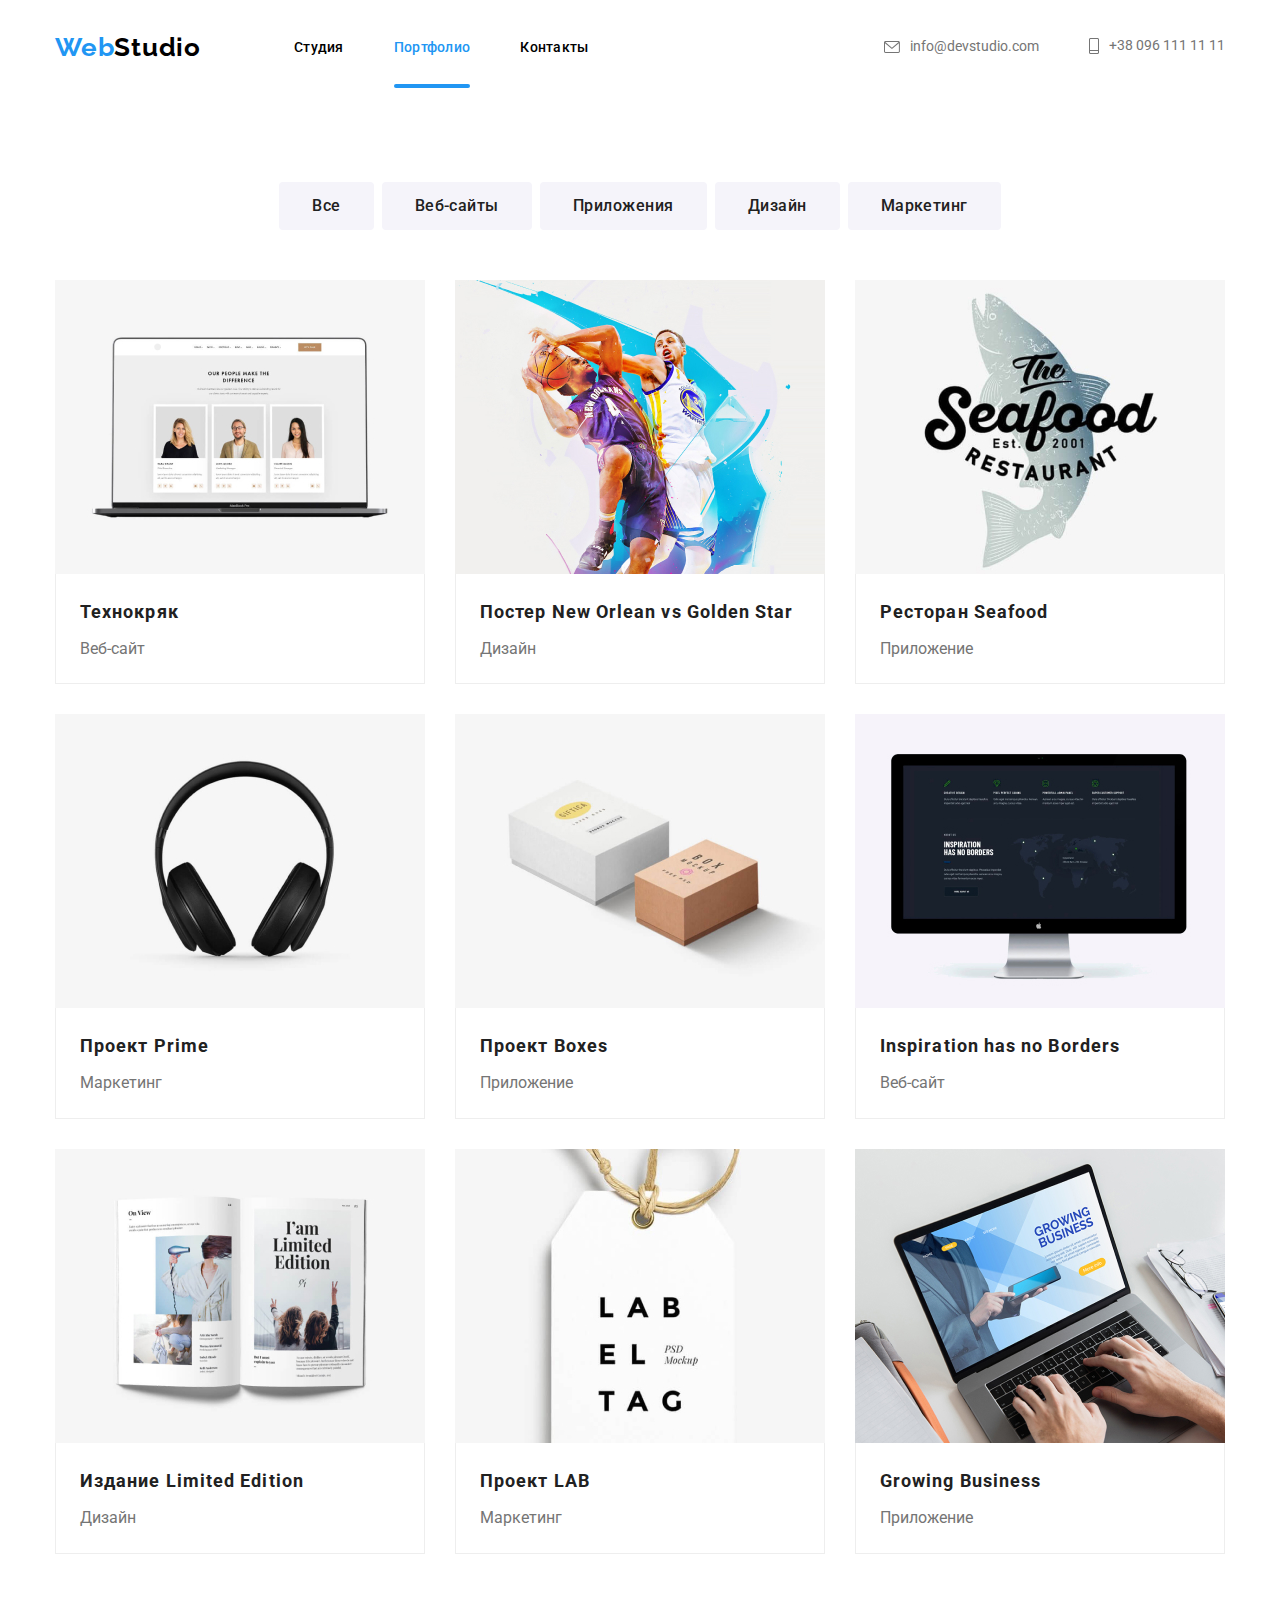
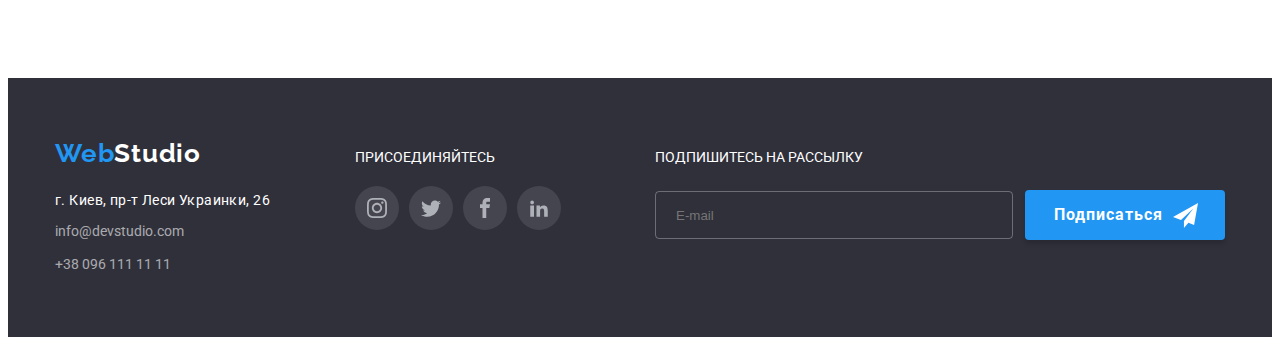
==== portfolio.html @ 4dbfa3af "Начало дз№8" ====
<!DOCTYPE html>
<html lang="ru">
  <head>
    <meta charset="UTF-8" />
    <meta name="viewport" content="width=device-width, initial-scale=1.0" />
    <title>Document</title>
    <link
      href="https://fonts.googleapis.com/css2?family=Raleway:wght@700&family=Roboto:wght@400;500;700;900&display=swap"
      rel="stylesheet"
    />
    <link rel="stylesheet" href="./css/main.min.css" />
  </head>

  <body>
    <!--Шапка сайта-->
    <header class="page-header">
      <div class="container flexbox">
        <nav class="main-nav">
          <a href="./index.html" class="logo"
            ><span class="logo-header">Web</span>Studio</a
          >

          <ul class="site-nav list">
            <li class="item">
              <a href="./index.html" class="link">Студия</a>
            </li>
            <li class="item">
              <a href="./portfolio.html" class="link current">Портфолио</a>
            </li>
            <li class="item"><a href="" class="link">Контакты</a></li>
          </ul>
        </nav>

        <ul class="site-info list">
          <li class="item">
            <a href="mailto:info@devstudio.com" class="link post">
              <svg class="icon-e-mail">
                <use href="./css/svg-icons/symbol-defs.svg#icon-post"></use>
              </svg>
              info@devstudio.com
            </a>
          </li>
          <li class="item">
            <a href="tel:+38-096-111-11-11" class="link telephon">
              <svg class="tel-number">
                <use href="./css/svg-icons/symbol-defs.svg#icon-telefon"></use>
              </svg>
              +38 096 111 11 11
            </a>
          </li>
        </ul>
      </div>
    </header>

    <!--Портфолио-->
    <section class="section">
      <div class="container">
        <h1 class="section-title hidden">Фильтр портфолио</h1>

        <!-- Кнопки -->

        <div class="section buttoms">
          <!-- <p class="section-title hidden">Виды работ</p> -->
          <ul class="list portfolio-nav">
            <li class="item">
              <button type="button" class="button link">Все</button>
            </li>
            <li class="item">
              <button type="button" class="button link">Веб-сайты</button>
            </li>
            <li class="item">
              <button type="button" class="button link">Приложения</button>
            </li>
            <li class="item">
              <button type="button" class="button link">Дизайн</button>
            </li>
            <li class="item">
              <button type="button" class="button link">Маркетинг</button>
            </li>
          </ul>
        </div>

        <!-- Portfolio -->
        <h2 class="section-title hidden">Портфолио</h2>

        <ul class="list flexbox portfol">
          <li class="item">
            <article class="portfolio-description">
              <a class="link text portfolio-hover" href="">
                <div class="product-thumb">
                  <img
                    src="./images/technocrack.jpg"
                    alt="Изображение сайта"
                    width="370"
                  />
                  <div class="description">
                    <p class="overlay-text">
                      Технокряк это современная площадка распространения
                      коронавируса. Компании используют эту платформу для
                      цифрового шпионажа и атак на защищённые сервера
                      конкурентов.
                    </p>
                  </div>
                </div>

                <div class="card-content">
                  <h3 class="section-links">Технокряк</h3>
                  <p class="text">Веб-сайт</p>
                </div>
              </a>
            </article>
          </li>

          <li class="item">
            <article class="portfolio-description">
              <a class="link text portfolio-hover" href="">
                <div class="product-thumb">
                  <img
                    src="./images/PosterNewOrlean.jpg"
                    alt="Игроки в баскетбол"
                    width="370"
                  />
                  <div class="description">
                    <p class="overlay-text">
                      Технокряк это современная площадка распространения
                      коронавируса. Компании используют эту платформу для
                      цифрового шпионажа и атак на защищённые сервера
                      конкурентов.
                    </p>
                  </div>
                </div>
                <div class="card-content">
                  <h3 class="section-links">
                    Постер New Orlean vs Golden Star
                  </h3>
                  <p class="text">Дизайн</p>
                </div>
              </a>
            </article>
          </li>

          <li class="item">
            <article class="portfolio-description">
              <a class="link text portfolio-hover" href="">
                <div class="product-thumb">
                  <img
                    src="./images/RestoranSeaFood.jpg"
                    alt="Логотип ресторана"
                    width="370"
                  />
                  <div class="description">
                    <p class="overlay-text">
                      Технокряк это современная площадка распространения
                      коронавируса. Компании используют эту платформу для
                      цифрового шпионажа и атак на защищённые сервера
                      конкурентов.
                    </p>
                  </div>
                </div>
                <div class="card-content">
                  <h3 class="section-links">Ресторан Seafood</h3>
                  <p class="text">Приложение</p>
                </div>
              </a>
            </article>
          </li>

          <li class="item">
            <article class="portfolio-description">
              <a class="link text portfolio-hover" href="">
                <div class="product-thumb">
                  <img
                    src="./images/ProjectPrime.jpg"
                    alt="Наушники"
                    width="370"
                  />
                  <div class="description">
                    <p class="overlay-text">
                      Технокряк это современная площадка распространения
                      коронавируса. Компании используют эту платформу для
                      цифрового шпионажа и атак на защищённые сервера
                      конкурентов.
                    </p>
                  </div>
                </div>
                <div class="card-content">
                  <h3 class="section-links">Проект Prime</h3>
                  <p class="text">Маркетинг</p>
                </div>
              </a>
            </article>
          </li>

          <li class="item">
            <article class="portfolio-description">
              <a class="link text portfolio-hover" href="">
                <div class="product-thumb">
                  <img
                    src="./images/ProjectBoxes.jpg"
                    alt="Коробки"
                    width="370"
                  />
                  <div class="description">
                    <p class="overlay-text">
                      Технокряк это современная площадка распространения
                      коронавируса. Компании используют эту платформу для
                      цифрового шпионажа и атак на защищённые сервера
                      конкурентов.
                    </p>
                  </div>
                </div>
                <div class="card-content">
                  <h3 class="section-links">Проект Boxes</h3>
                  <p class="text">Приложение</p>
                </div>
              </a>
            </article>
          </li>

          <li class="item">
            <article class="portfolio-description">
              <a class="link text portfolio-hover" href="">
                <div class="product-thumb">
                  <img
                    src="./images/IspirationHasNoBorders.jpg"
                    alt="Монитор"
                    width="370"
                  />
                  <div class="description">
                    <p class="overlay-text">
                      Технокряк это современная площадка распространения
                      коронавируса. Компании используют эту платформу для
                      цифрового шпионажа и атак на защищённые сервера
                      конкурентов.
                    </p>
                  </div>
                </div>
                <div class="card-content">
                  <h3 class="section-links">Inspiration has no Borders</h3>
                  <p class="text">Веб-сайт</p>
                </div>
              </a>
            </article>
          </li>

          <li class="item">
            <article class="portfolio-description">
              <a class="link text portfolio-hover" href="">
                <div class="product-thumb">
                  <img
                    src="./images/LimitedEdition.jpg"
                    alt="Журнал"
                    width="370"
                  />
                  <div class="description">
                    <p class="overlay-text">
                      Технокряк это современная площадка распространения
                      коронавируса. Компании используют эту платформу для
                      цифрового шпионажа и атак на защищённые сервера
                      конкурентов.
                    </p>
                  </div>
                </div>
                <div class="card-content">
                  <h3 class="section-links">Издание Limited Edition</h3>
                  <p class="text">Дизайн</p>
                </div>
              </a>
            </article>
          </li>

          <li class="item">
            <article class="portfolio-description">
              <a class="link text portfolio-hover" href="">
                <div class="product-thumb">
                  <img src="./images/ProjectLAB.jpg" alt="Ярлык" width="370" />
                  <div class="description">
                    <p class="overlay-text">
                      Технокряк это современная площадка распространения
                      коронавируса. Компании используют эту платформу для
                      цифрового шпионажа и атак на защищённые сервера
                      конкурентов.
                    </p>
                  </div>
                </div>
                <div class="card-content">
                  <h3 class="section-links">Проект LAB</h3>
                  <p class="text">Маркетинг</p>
                </div>
              </a>
            </article>
          </li>

          <li class="item">
            <article class="portfolio-description">
              <a class="link text portfolio-hover" href="">
                <div class="product-thumb">
                  <img
                    src="./images/GrowingBusiness.jpg"
                    alt="Человек за ноутбуком"
                    width="370"
                  />
                  <div class="description">
                    <p class="overlay-text">
                      Технокряк это современная площадка распространения
                      коронавируса. Компании используют эту платформу для
                      цифрового шпионажа и атак на защищённые сервера
                      конкурентов.
                    </p>
                  </div>
                </div>
                <div class="card-content">
                  <h3 class="section-links">Growing Business</h3>
                  <p class="text">Приложение</p>
                </div>
              </a>
            </article>
          </li>
        </ul>
      </div>
    </section>

    <!-- Футер -->
    <footer class="page-footer">
      <div class="container flexbox">
        <div class="footer-info">
          <a class="link footer-logo" href="./index.html"
            ><span class="logo-header">Web</span>Studio</a
          >

          <address class="footer-address">
            <p class="adres">г. Киев, пр-т Леси Украинки, 26</p>

            <ul class="adres-nav list">
              <li class="item">
                <a href="info@devstudio.com" class="link">info@devstudio.com</a>
              </li>
              <li class="item">
                <a href="tel:+38-096-111-11-11" class="link"
                  >+38 096 111 11 11</a
                >
              </li>
            </ul>
          </address>
        </div>

        <div class="footer-social">
          <p class="text">присоединяйтесь</p>
          <ul class="list flexbox social-list">
            <li class="item-social">
              <a href="" class="link" aria-label="instagram">
                <svg class="icon">
                  <use
                    href="./css/social-svg/symbol-defs.svg#icon-instagram"
                  ></use>
                </svg>
              </a>
            </li>

            <li class="item-social">
              <a href="" class="link" aria-label="instagram">
                <svg class="icon">
                  <use
                    href="./css/social-svg/symbol-defs.svg#icon-twitter"
                  ></use>
                </svg>
              </a>
            </li>

            <li class="item-social">
              <a href="" class="link" aria-label="instagram">
                <svg class="icon">
                  <use
                    href="./css/social-svg/symbol-defs.svg#icon-facebook"
                  ></use>
                </svg>
              </a>
            </li>
            <li class="item-social">
              <a href="" class="link" aria-label="instagram">
                <svg class="icon">
                  <use
                    href="./css/social-svg/symbol-defs.svg#icon-linkedin2"
                  ></use>
                </svg>
              </a>
            </li>
          </ul>
        </div>

        <div class="footer-sighning">
          <p class="text subscription">подпишитесь на рассылку</p>
          <div class="form-footer">
            <div class="form-window">
              <label for="mail" class="form-label-footer"></label>
              <input
                type="email"
                name="mail"
                id="mail"
                placeholder="E-mail"
                class="form-input-footer"
              />
            </div>

            <div class="form-button">
              <button type="button" class="sign-in-button">
                Подписаться
                <svg class="form-button-icon" width="24" height="24">
                  <use
                    href="./css/svg-icons/symbol-defs-vect.svg#icon-icon-send"
                  ></use>
                </svg>
              </button>
            </div>
          </div>
        </div>
      </div>
    </footer>

    <!-- модальное окно -->
    <div class="backdrop is-hidden" data-modal>
      <div class="modal">
        <form class="form js-speaker-form">
          <p class="modal-top">Oставьте свои данные, мы вам перезвоним</p>
          <div class="form-field">
            <label for="name" class="form-label">Имя</label>
            <input class="form-input" type="text" name="name" id="name" />
            <svg class="icon-modal" width="18" height="18">
              <use
                href="./css/svg-icons/symbol-defs-vect.svg#icon-person-black-18dp-1"
              ></use>
            </svg>
          </div>

          <div class="form-field">
            <label for="tel" class="form-label">Телефон</label>
            <input class="form-input" type="tel" name="tel" id="tel" />
            <svg class="icon-modal" width="18" height="18">
              <use
                href="./css/svg-icons/symbol-defs-vect.svg#icon-phone-black-18dp-1"
              ></use>
            </svg>
          </div>

          <div class="form-field">
            <label for="mail" class="form-label">Почта</label>
            <input class="form-input" type="email" name="mail" id="email" />
            <svg class="icon-modal" width="18" height="18">
              <use
                href="./css/svg-icons/symbol-defs-vect.svg#icon-email-black-18dp-1"
              ></use>
            </svg>
          </div>

          <div class="form-field">
            <label for="comment">Комментарий</label>
            <textarea
              class="modal-form-textarea form-input"
              name="comment"
              id="comment"
              rows="10"
              placeholder="Введите текст"
            ></textarea>
          </div>

          <div class="policy-style checkbox">
            <input type="checkbox" name="checkbox" id="policy" />
            <label class="form-label" for="policy"
              >Соглашаюсь с рассылкой и принимаю
              <a class="modal-link" href="">Условия договора</a>
              <span class="check-box"></span>
            </label>
          </div>

          <div class="mod-but">
            <button class="button-modal" type="submit">Отправить</button>
          </div>
        </form>
        <button class="button" data-modal-close>
          <svg class="icon" width="11" height="11">
            <use
              href="./css/svg-icons/symbol-defs-close.svg#icon-close-black-18dp-2-1"
            ></use>
          </svg>
        </button>
      </div>
    </div>

    <script src="./js/modal.js"></script>
  </body>
</html>
---- css/main.min.css ----
img{display:block;max-width:100%;height:auto}.list{padding:0;margin:0;list-style:none}.flexbox{display:flex}body{color:#757575;background-color:#fff;font-family:Roboto, sans-serif;font-size:14px;line-height:1.71}ul{list-style:none}*,::after,::before{box-sizing:border-box}.container{margin-left:auto;margin-right:auto;width:1200px;padding-left:15px;padding-right:15px}.main-nav{display:flex;align-items:center;margin-right:auto}.section{padding-top:94px;padding-bottom:94px}.logo{color:#000;font-family:Raleway, cursive;font-weight:700;font-size:26px;line-height:1.2;letter-spacing:0.03em;text-decoration:none}.logo-header{color:#2196f3}.logo{margin-right:93px}.footer-contacts .link{display:inline-block;color:rgba(255,255,255,0.6)}.footer-logo{color:#fff;font-family:Raleway, cursive;font-weight:700;font-size:26px;line-height:1.2;letter-spacing:0.03em;text-decoration:none}.logo-header{color:#2196f3}.button{color:#fff;background-color:#2196f3;font-weight:700;font-size:16px;line-height:1.8;text-align:center;letter-spacing:0.06em;text-decoration:none;border-radius:4px;padding:10px 32px;min-width:200;border:1px solid transparent}.button.link:hover,.button.link:focus,.button-modal.link:hover,.button-modal.link:focus{color:#fff;background-color:#2196f3}button{font-family:inherit}.button.link{color:#212121;background-color:#f5f4fa;font-weight:500;font-size:16px;line-height:1.6;text-align:center;letter-spacing:0.03em;cursor:pointer}.sign-in-button{height:50px;width:200px;display:flex;align-items:center;text-align:center;font-family:Roboto;font-style:normal;font-weight:bold;font-size:16px;line-height:1.9;letter-spacing:0.06em;color:#ffffff;background-color:#2196f3;padding-left:29px;box-shadow:0px 4px 4px rgba(0,0,0,0.15);border-radius:4px;border:none;cursor:pointer}.feature-list-workers>.item{flex-basis:calc((100% - 3 * 30px) / 4);border-radius:0px 0px 4px 4px;box-shadow:0px 1px 3px rgba(0,0,0,0.12),0px 1px 1px rgba(0,0,0,0.14),0px 2px 1px rgba(0,0,0,0.2);background-color:var(--main-bg-color)}.feature-list-workers .title{margin-top:30px;margin-bottom:10px;font-weight:500;font-size:16px;line-height:1.19;color:#212121}.feature-list-workers .text{margin-top:0;margin-bottom:16px;color:var(--second-text-color);font-size:16px;line-height:1.19}.social-list .link{display:flex;justify-content:center;align-items:center;width:44px;height:44px;border-radius:50%;background-color:rgba(255,255,255,0.1);fill:#afb1b8;transition:fill 250ms cubic-bezier(0.4, 0, 0.2, 1)}.social-list .icon{width:20px;height:20px}.social-list .link .icons{fill:#afb1b8;transition:background-color 250ms cubic-bezier(0.4, 0, 0.2, 1)}.social-list .link:hover .icon{fill:#fff}.social-list .link:hover{background-color:#2196f3}.item-social:not(:last-child){margin-right:10px}.feature-list-workers .social-list{margin-bottom:30px;justify-content:center}.footer-social .text{display:block;margin-bottom:20px;margin-top:0;line-height:1.14;text-transform:uppercase;color:#fff}.footer-social:not(:last-child){margin-right:70px}.footer-social{width:270px}.footer-social .link{background-color:rgba(255,255,255,0.1);transition-timing-function:cubic-bezier(0.4, 0, 0.2, 1)}.form-input{width:448px;height:40px;border:1px solid rgba(33,33,33,0.2);box-sizing:border-box;border-radius:4px;margin-bottom:14px;padding-left:42px;outline:none}.link{text-decoration:none;transition-duration:250ms}.portfol .item:hover{box-shadow:0px 1px 1px rgba(0,0,0,0.12),0px 4px 4px rgba(0,0,0,0.06),1px 4px 6px rgba(0,0,0,0.16)}.adres-nav .link:hover{fill:#2196f3}.page-footer .flexbox{align-items:baseline}.footer-address .adres{color:#fff;font-weight:normal;font-size:14px;line-height:21px;letter-spacing:0.03em;font-style:normal}.adres-nav .link{color:rgba(255,255,255,0.6);text-decoration:none;font-style:normal}.adres-nav .item{margin-top:9px}.hidden{display:none}.footer-address{margin-top:20px;font-style:normal}.footer-info{width:270px;margin-right:70px}.footer-address .link{display:inline-block}.footer-address .text{margin:0}.footer-address .adres{margin:0}.site-info .item{margin-right:50px}.site-info{display:flex;align-items:center}.post{display:inline-flex;align-items:center}.icon-e-mail{width:16px;height:12px;fill:#757575;margin-right:10px}.site-info .post:hover .icon-e-mail{fill:#2196f3}.telephon{display:inline-flex;align-items:center}.tel-number{width:10px;height:16px;fill:#757575;margin-right:10px}.site-info .telephon:hover .tel-number{fill:#2196f3}.site-nav .link:hover,.site-nav .link:focus,.site-info .link:hover,.site-info .link:focus,.adres-nav .link:hover,.adres-nav .link:focus{color:#2196f3}.team{padding-top:93px;padding-bottom:94px}.section-title{color:#000;font-weight:700;font-size:36px;line-height:1.17;text-align:center;letter-spacing:0.03em;margin-bottom:50px;margin-top:0}.section-links{color:#000;font-weight:700;font-size:18px;line-height:2;letter-spacing:0.06em}.work{font-style:normal;font-weight:normal;font-size:16px;line-height:1.88;letter-spacing:0.03em}.content-box .work-photo{flex-basis:calc((100% - 3 * 30px) / 3);margin-right:30px}.our-work{margin-bottom:50px}.content-box .work-photo:not(:last-child){margin-right:30px}.site-nav{display:flex}.site-nav .link{color:#000;font-style:400;font-weight:500;font-size:14px;line-height:1.14;letter-spacing:0.02em;text-decoration:none;display:block;padding-top:32px;padding-bottom:32px;position:relative}.site-info .link{color:#757575;text-decoration:none}.site-nav{display:flex}.site-nav .item{margin-right:50px}.site-nav .item:last-child{margin-right:0px}.site-nav .link.current{color:#2196f3}.site-info .list{padding:0;margin:0;list-style:none}.site-info .item:last-child{margin-left:0px;margin-right:0}.site-nav .current::after{position:absolute;bottom:0;left:0;content:"";width:100%;height:4px;background-color:#2196f3;border-radius:2px}.site-nav .current:hover::before{display:block}.hero{text-align:center;display:flex;flex-direction:column;align-items:center;justify-content:center;text-transform:uppercase}.hero-bg .hero{background-image:linear-gradient(to right, rgba(47,48,58,0.4), rgba(47,48,58,0.4)),url(../css/css-images/Img-hover.jpg);background-repeat:no-repeat;background-position:center;height:600px;max-width:1600px;margin-right:auto;margin-left:auto}.hero-title{color:#fff;font-style:400;font-weight:900;font-size:44px;line-height:1.36;text-align:center;letter-spacing:0.06em;margin-top:0;margin-bottom:30px}.feature-list .title{color:#000;font-weight:700;font-size:14px;line-height:1.14;letter-spacing:0.03em}.feature-list .link{color:#757575}.feature-list .text{font-size:14px;line-height:1.7;letter-spacing:0.03em}.section.feature{padding-top:94px;padding-bottom:0}.feature-list .item{flex-basis:calc((100% - 3 * 30px) / 4)}.feature-list .title{margin-top:30px;margin-bottom:10px}.feature-list .item:not(:last-child){margin-right:30px}.section.team{text-align:center}.team{background-color:#f5f4fa}.portfolio-nav{display:flex;justify-content:center;margin-bottom:50px}.buttoms{margin-bottom:50px}.section.buttoms{padding-top:0;padding-bottom:0}.portfol{display:flex;flex-wrap:wrap}.portfol-link{padding:0;margin:0;list-style:none}.portfol .item{flex-basis:calc((100% - 2 * 30px) / 3);margin-right:30px;margin-bottom:30px}.card-content{padding:20px 24px;border-right:1px solid #eeeeee;border-bottom:1px solid #eeeeee;border-left:1px solid #eeeeee}.portfol .item:nth-child(3n){margin-right:0}.portfolio-nav .item:not(:last-child){margin-right:8px}.portfol .text{margin:0;color:var(--second-text-color);font-size:16px;line-height:1.87}.portfol .section-links{margin-top:0;margin-bottom:4px;color:#212121;font-size:18px;line-height:2;letter-spacing:0.06em}.work-actions{font-family:Roboto;font-style:normal;font-weight:bold;font-size:14px;line-height:16px;text-align:center;letter-spacing:0.03em;text-transform:uppercase;color:#ffffff;position:absolute;width:370px;padding:27px;background-image:linear-gradient(to right, rgba(47,48,58,0.8), rgba(47,48,58,0.8))}.work-style{margin:0}.product{position:relative;width:370px}.work-actions{position:absolute;right:0;bottom:0}.product-thumb{position:relative;overflow:hidden}.description{position:absolute;top:0;left:0;font-size:18px;line-height:28px;letter-spacing:0.03em;color:#ffffff;width:100%;height:100%;background-color:rgba(33,150,243,0.9);padding-top:63px;padding-bottom:63px;padding-left:24px;padding-right:24px;opacity:0;transform:translateY(100%);transition:transform 250ms cubic-bezier(0.4, 0, 0.2, 1)}.portfol .link:hover .description,.portfol .link:focus .description{transform:translateY(0)}.portfolio-hover:hover .description{opacity:1;transition:250ms}.portfolio-hover .product-thumb::before{position:absolute;content:"";opacity:0}.item.description::before{display:block;content:"";height:120px;background-size:70px;background-repeat:no-repeat;background-position:center;background-color:#f5f4fa}.clients-list .link{display:flex;justify-content:center;align-items:center;height:90px;border:1px solid #afb1b8;border-radius:4px}.clients-list .link:hover,.clients-list .link:focus{border-color:#2196f3;--color1: #2196f3;--color2: #2196f3;transition-duration:250ms}.feature-list .item:not(:last-child),.examples-list .item:not(:last-child),.team .item:not(:last-child),.clients-list .item:not(:last-child){margin-right:30px}.clients-list .item{flex-basis:calc((100% - 5 * 30px) / 6)}.icon-antenna::before{background-image:url(../css/svg-icons/antenna.svg)}.icon-clock::before{background-image:url(../css/svg-icons/clock.svg)}.icon-diagram::before{background-image:url(../css/svg-icons/diagram.svg)}.icon-astronaut::before{background-image:url(../css/svg-icons/astronaut.svg)}.backdrop{position:fixed;top:0;left:0;width:100%;height:100%;background-color:rgba(0,0,0,0.2);transition:opacity 0.25s cubic-bezier(0.4, 0, 0.2, 1)}.modal{position:absolute;top:50%;left:50%;transform:translate(-50%, -50%);min-height:528px;min-width:581px;background-color:#ffffff;box-shadow:0px 1px 3px rgba(0,0,0,0.12),0px 1px 1px rgba(0,0,0,0.14),0px 2px 1px rgba(0,0,0,0.2);border-radius:4px;transform:translate(-50%, -50%) scale(1);transition:transform 250ms cubic-bezier(0.4, 0, 0.2, 1)}.modal .button{position:absolute;top:8px;right:8px;padding:0;width:30px;height:30px;border:1px solid rgba(0,0,0,0.1);border-radius:50%;background-color:var(--main-bg-color);cursor:pointer}.button .icon{margin-top:5px}.modal .button:focus,.modal .button:hover{fill:#2196f3}.backdrop.is-hidden{opacity:0;pointer-events:none}.description .overlay-text{margin:0;font-size:18px;line-height:1.56;color:#fff}.modal .modal-top{height:23px;left:576px;top:261px;font-family:Roboto;font-family:Roboto;font-style:normal;font-weight:bold;font-size:20px;line-height:23px;text-align:center;color:#212121;margin-bottom:12px;margin-top:40px;margin-right:auto}textarea{resize:none}.modal-form-textarea{height:120px;border:1px solid rgba(33,33,33,0.2);box-sizing:border-box;border-radius:4px;resize:none;margin-bottom:20px;padding:12px 16px}.form{width:448px;margin-left:auto;margin-right:auto}.form-field{outline:1px solid #212121 20%;margin-bottom:10px;display:flex;flex-direction:column;position:relative}.form-field input{margin:0;padding:12px;padding-left:42px;border:1px solid rgba(33,33,33,0.2);box-sizing:border-box;border-radius:4px}.form-field label{margin-bottom:4px}.form-field input::placeholder{color:#757575 50%}.form-field textarea{border:1px solid rgba(33,33,33,0.2);box-sizing:border-box;border-radius:4px;padding:16px}.form-field .button{display:flex;box-shadow:0px 4px 4px rgba(0,0,0,0.15)}.form-button-icon{height:35px;width:35px;padding-left:10px;fill:#ffffff}.checkbox{position:absolute;clip:rect(0 0 0 0);width:1px;height:1px;margin:-1px}.check-box{position:absolute;margin-left:-23px;width:16px;height:15px;background-image:url(../css/svg-icons/check-ram.svg)}.checkbox:checked+.check-box{background-color:#2196f3;background-image:url(../css/svg-icons/icon-check.svg);border-radius:2px}.form-label{align-items:center;display:flex}.policy-style label{font-size:14px;line-height:24px;letter-spacing:0.03em;color:#757575;margin-left:35px}.policy-style{display:flex;align-items:center;margin-bottom:30px}.modal-link{color:#2196f3;border-bottom:1px solid #2196f3;display:inline-block;line-height:0.85;margin-left:4px}.button-modal{color:#fff;background-color:#2196f3;font-weight:700;font-size:16px;line-height:1.8;text-align:center;letter-spacing:0.06em;text-decoration:none;border-radius:4px;padding:10px 32px;min-width:200;border:1px solid transparent;margin-bottom:40px;cursor:pointer}.modal .mod-but{text-align:center}.icon-modal{position:absolute;top:27px;left:14px;height:18px;width:18px;display:inline-block;transform:translateY(50%)}.form-input:focus+.icon-modal{color:#2196f3}.form-input:focus{border-color:#2196f3}.modal-form-textarea:focus{border-color:#2196f3}.page-footer{background-color:#2f303a;padding-top:60px;padding-bottom:60px}.footer-sighning{display:block}.subscription{text-transform:uppercase;color:#fff;margin-bottom:20px;margin-top:0}.form-footer{display:flex;flex-direction:row;justify-content:center;align-items:baseline}.form-label-footer{margin-bottom:4px;font-family:Roboto;font-style:normal;font-weight:normal;font-size:12px;line-height:14px;letter-spacing:0.01em;color:#757575}.form-input-footer{height:48px;width:358px;border:1px solid rgba(255,255,255,0.3);border-radius:4px;padding:0 20px;background-color:transparent;color:rgba(255,255,255,0.6)}.form-button-icon{height:35px;width:35px;padding-left:10px;fill:var(--primary-white-color)}.form-window{padding-right:12px}
/*# sourceMappingURL=main.min.css.map */
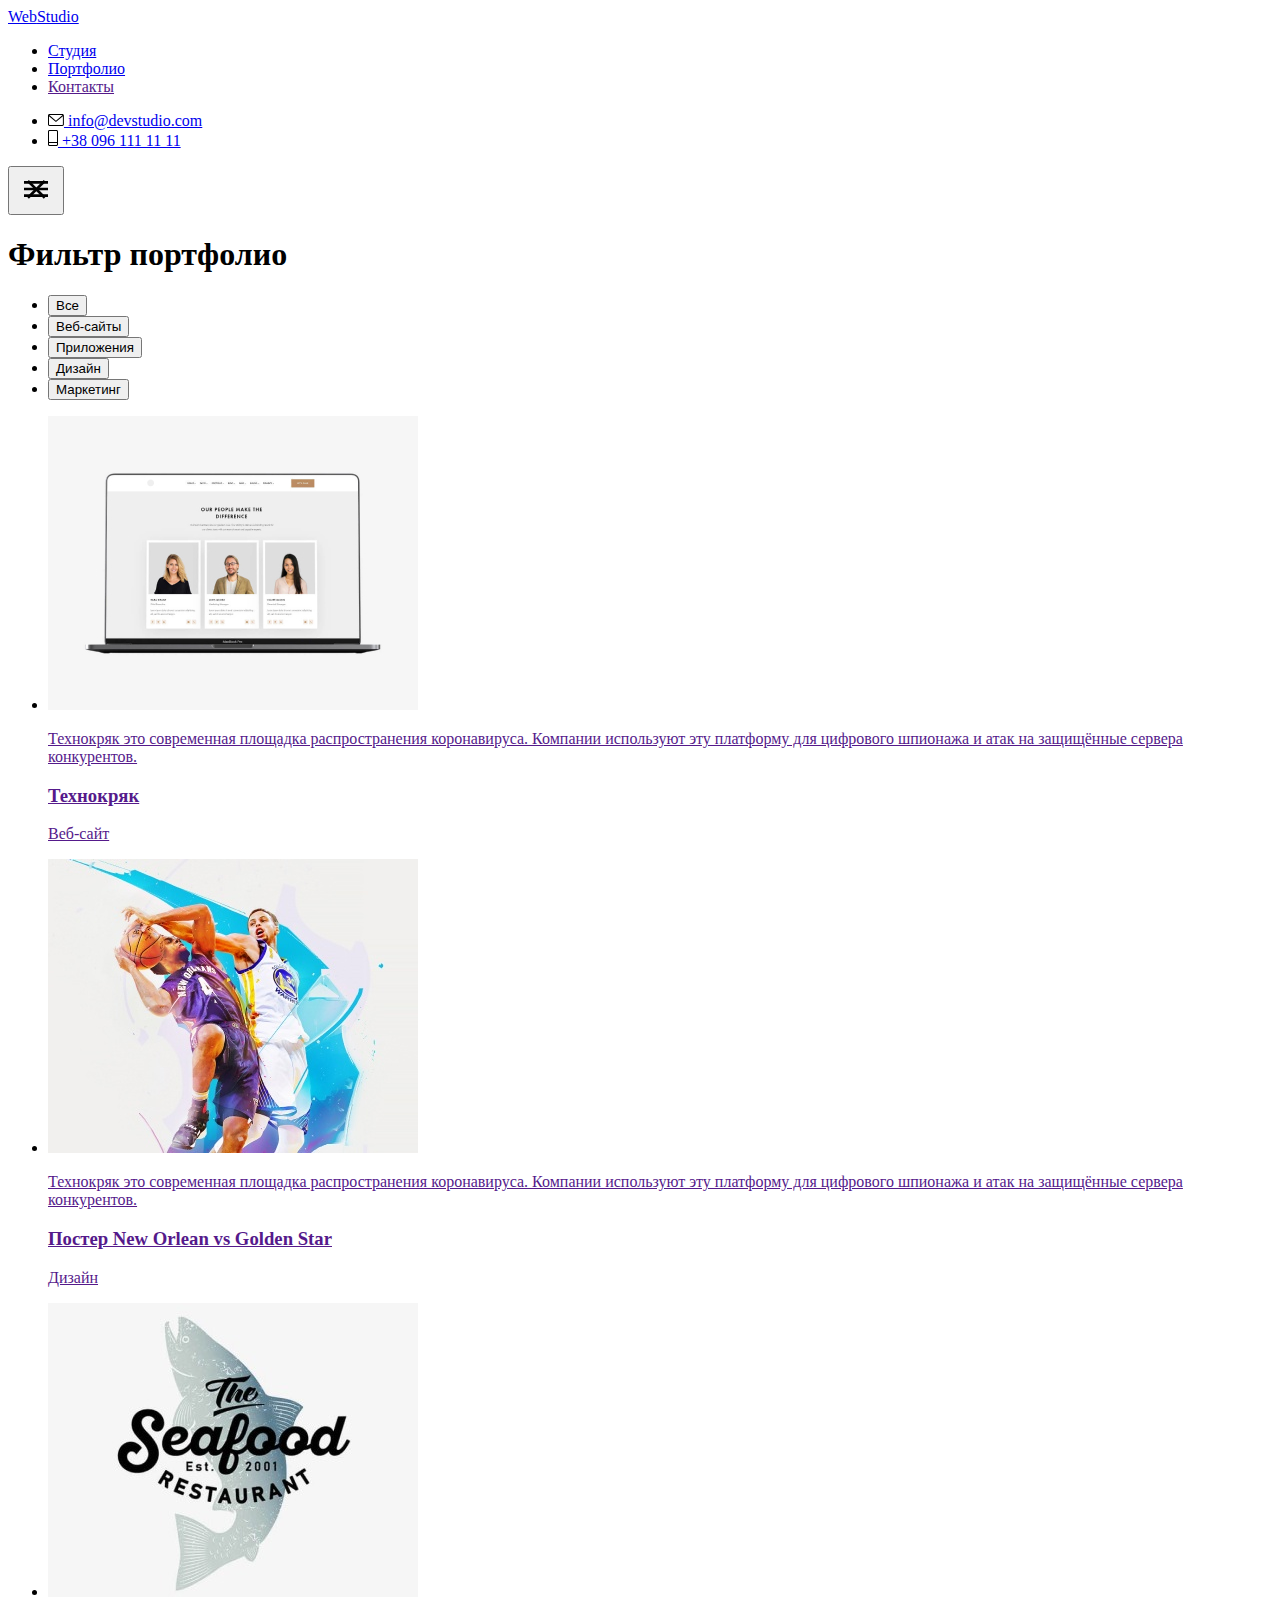
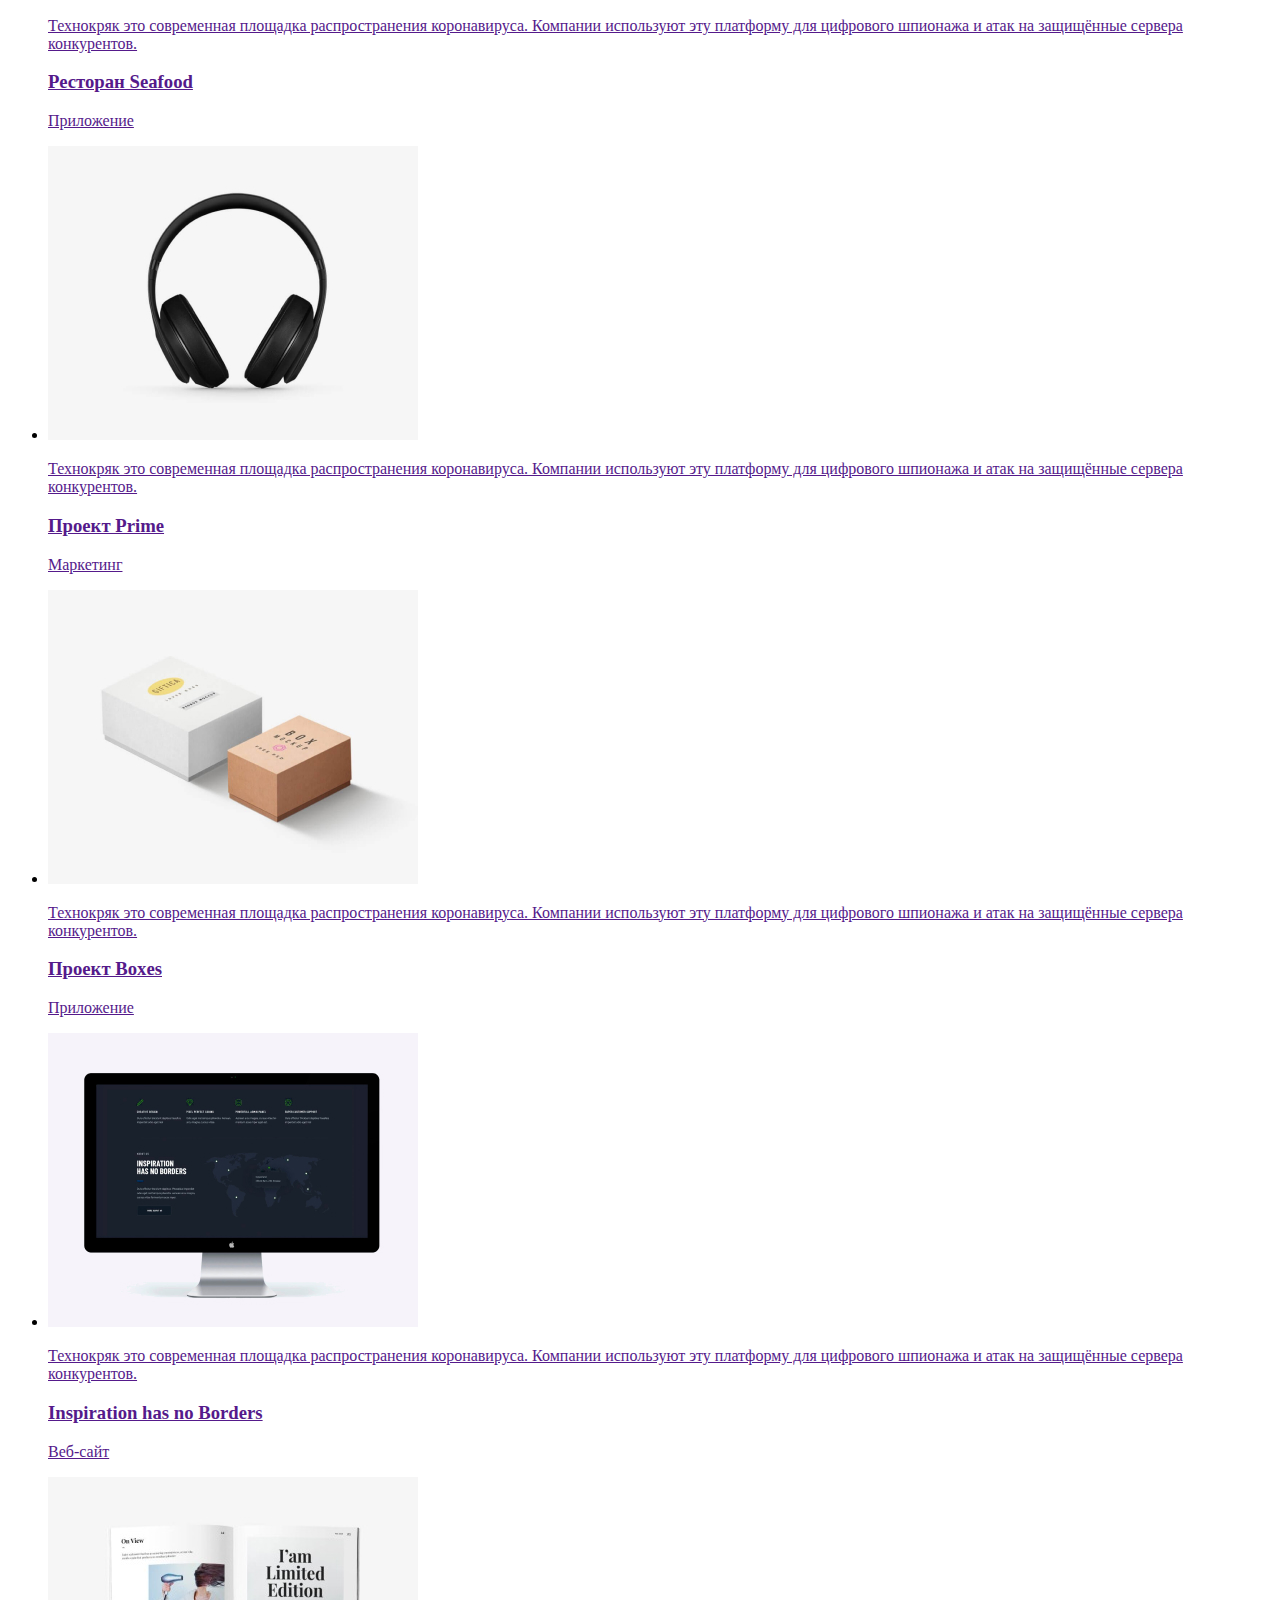
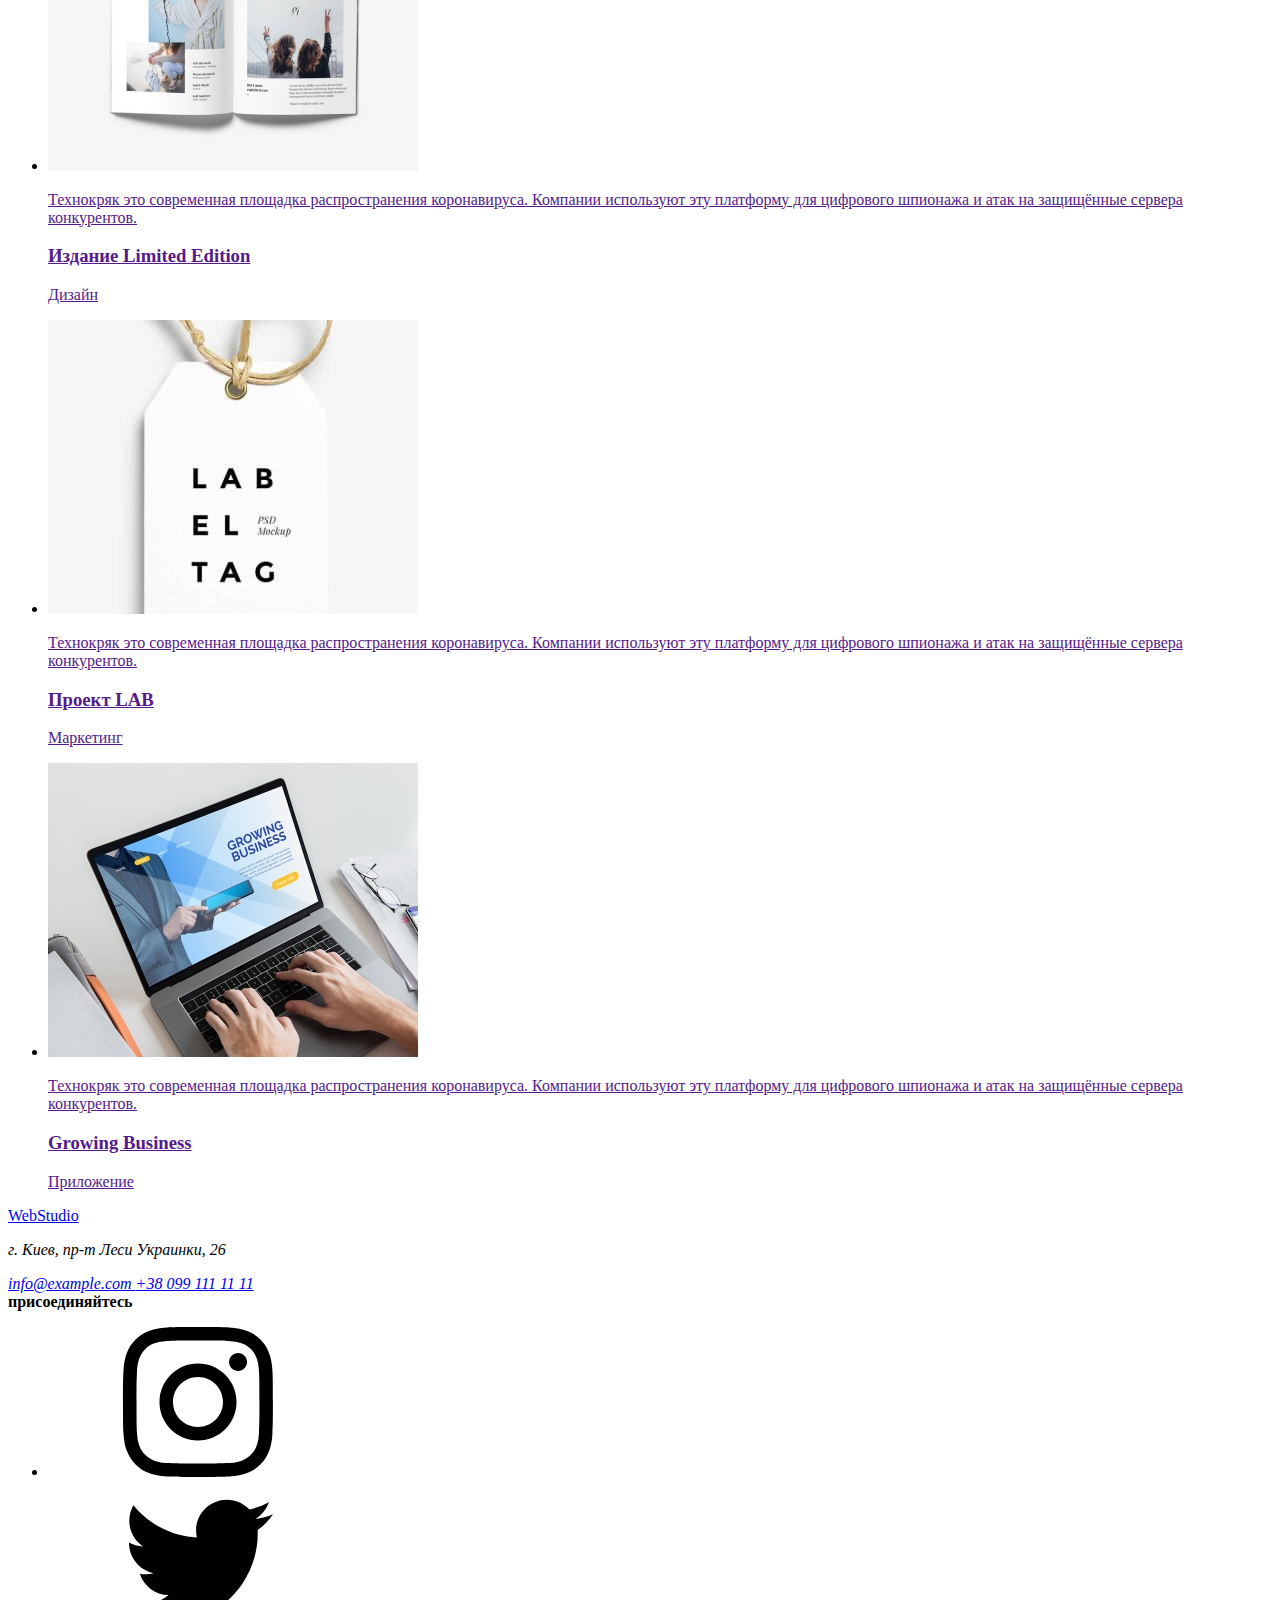
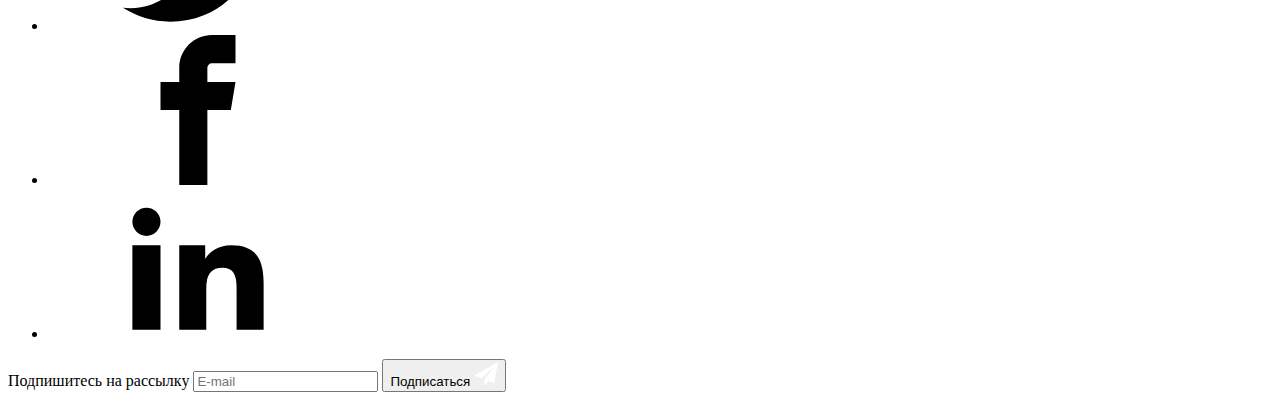
==== commit e651dc54: "portfolio - BEM, adaptive pictures" ====
--- a/portfolio.html
+++ b/portfolio.html
@@ -1,491 +1,670 @@
 <!DOCTYPE html>
-<html lang="ru">
+<html lang="en">
   <head>
     <meta charset="UTF-8" />
     <meta name="viewport" content="width=device-width, initial-scale=1.0" />
-    <title>Document</title>
+    <title>Портфолио</title>
     <link
       href="https://fonts.googleapis.com/css2?family=Raleway:wght@700&family=Roboto:wght@400;500;700;900&display=swap"
       rel="stylesheet"
     />
-    <link rel="stylesheet" href="./css/main.min.css" />
+    <link rel="stylesheet" href="./css/portfolio.min.css" />
   </head>
 
   <body>
     <!--Шапка сайта-->
-    <header class="page-header">
-      <div class="container flexbox">
-        <nav class="main-nav">
-          <a href="./index.html" class="logo"
-            ><span class="logo-header">Web</span>Studio</a
-          >
-
-          <ul class="site-nav list">
-            <li class="item">
-              <a href="./index.html" class="link">Студия</a>
-            </li>
-            <li class="item">
-              <a href="./portfolio.html" class="link current">Портфолио</a>
-            </li>
-            <li class="item"><a href="" class="link">Контакты</a></li>
-          </ul>
-        </nav>
-
-        <ul class="site-info list">
-          <li class="item">
-            <a href="mailto:info@devstudio.com" class="link post">
-              <svg class="icon-e-mail">
-                <use href="./css/svg-icons/symbol-defs.svg#icon-post"></use>
-              </svg>
-              info@devstudio.com
-            </a>
-          </li>
-          <li class="item">
-            <a href="tel:+38-096-111-11-11" class="link telephon">
-              <svg class="tel-number">
-                <use href="./css/svg-icons/symbol-defs.svg#icon-telefon"></use>
-              </svg>
-              +38 096 111 11 11
-            </a>
-          </li>
-        </ul>
-      </div>
-    </header>
-
-    <!--Портфолио-->
-    <section class="section">
-      <div class="container">
-        <h1 class="section-title hidden">Фильтр портфолио</h1>
-
-        <!-- Кнопки -->
-
-        <div class="section buttoms">
-          <!-- <p class="section-title hidden">Виды работ</p> -->
-          <ul class="list portfolio-nav">
-            <li class="item">
-              <button type="button" class="button link">Все</button>
-            </li>
-            <li class="item">
-              <button type="button" class="button link">Веб-сайты</button>
-            </li>
-            <li class="item">
-              <button type="button" class="button link">Приложения</button>
-            </li>
-            <li class="item">
-              <button type="button" class="button link">Дизайн</button>
-            </li>
-            <li class="item">
-              <button type="button" class="button link">Маркетинг</button>
+    <header class="header">
+      <div class="container flex flex--header">
+        <a class="link logo logo--black" href="./index.html">
+          <span class="logo--accent">Web</span>Studio
+        </a>
+        <div class="menu-container" id="menu-container" data-menu>
+          <nav>
+            <ul class="list header-nav">
+              <li class="header-nav__item">
+                <a href="./index.html" class="link header-nav__link">Студия</a>
+              </li>
+              <li class="header-nav__item">
+                <a
+                  href="./portfolio.html"
+                  class="link header-nav__link header-nav__link--accent"
+                  >Портфолио</a
+                >
+              </li>
+
+              <li class="header-nav__item">
+                <a href="" class="link header-nav__link">Контакты</a>
+              </li>
+            </ul>
+          </nav>
+
+          <ul class="list header-contacts">
+            <li class="header-contacts__item">
+              <a
+                href="mailto:info@devstudio.com"
+                class="link header-contacts__link"
+              >
+                <svg class="header-contacts__icon" width="16" height="12">
+                  <use href="./css/svg-icons/symbol-defs.svg#icon-post"></use>
+                </svg>
+                info@devstudio.com
+              </a>
+            </li>
+
+            <li class="header-contacts__item">
+              <a
+                href="tel:+38-096-111-11-11"
+                class="link header-contacts__link"
+              >
+                <svg class="header-contacts__icon" width="10" height="16">
+                  <use
+                    href="./css/svg-icons/symbol-defs.svg#icon-telefon"
+                  ></use>
+                </svg>
+                +38 096 111 11 11
+              </a>
             </li>
           </ul>
         </div>
-
-        <!-- Portfolio -->
-        <h2 class="section-title hidden">Портфолио</h2>
-
-        <ul class="list flexbox portfol">
-          <li class="item">
-            <article class="portfolio-description">
-              <a class="link text portfolio-hover" href="">
-                <div class="product-thumb">
-                  <img
-                    src="./images/technocrack.jpg"
-                    alt="Изображение сайта"
-                    width="370"
-                  />
-                  <div class="description">
-                    <p class="overlay-text">
-                      Технокряк это современная площадка распространения
-                      коронавируса. Компании используют эту платформу для
-                      цифрового шпионажа и атак на защищённые сервера
-                      конкурентов.
-                    </p>
-                  </div>
-                </div>
-
-                <div class="card-content">
-                  <h3 class="section-links">Технокряк</h3>
-                  <p class="text">Веб-сайт</p>
-                </div>
-              </a>
-            </article>
-          </li>
-
-          <li class="item">
-            <article class="portfolio-description">
-              <a class="link text portfolio-hover" href="">
-                <div class="product-thumb">
-                  <img
-                    src="./images/PosterNewOrlean.jpg"
-                    alt="Игроки в баскетбол"
-                    width="370"
-                  />
-                  <div class="description">
-                    <p class="overlay-text">
-                      Технокряк это современная площадка распространения
-                      коронавируса. Компании используют эту платформу для
-                      цифрового шпионажа и атак на защищённые сервера
-                      конкурентов.
-                    </p>
-                  </div>
-                </div>
-                <div class="card-content">
-                  <h3 class="section-links">
-                    Постер New Orlean vs Golden Star
-                  </h3>
-                  <p class="text">Дизайн</p>
-                </div>
-              </a>
-            </article>
-          </li>
-
-          <li class="item">
-            <article class="portfolio-description">
-              <a class="link text portfolio-hover" href="">
-                <div class="product-thumb">
-                  <img
-                    src="./images/RestoranSeaFood.jpg"
-                    alt="Логотип ресторана"
-                    width="370"
-                  />
-                  <div class="description">
-                    <p class="overlay-text">
-                      Технокряк это современная площадка распространения
-                      коронавируса. Компании используют эту платформу для
-                      цифрового шпионажа и атак на защищённые сервера
-                      конкурентов.
-                    </p>
-                  </div>
-                </div>
-                <div class="card-content">
-                  <h3 class="section-links">Ресторан Seafood</h3>
-                  <p class="text">Приложение</p>
-                </div>
-              </a>
-            </article>
-          </li>
-
-          <li class="item">
-            <article class="portfolio-description">
-              <a class="link text portfolio-hover" href="">
-                <div class="product-thumb">
-                  <img
-                    src="./images/ProjectPrime.jpg"
-                    alt="Наушники"
-                    width="370"
-                  />
-                  <div class="description">
-                    <p class="overlay-text">
-                      Технокряк это современная площадка распространения
-                      коронавируса. Компании используют эту платформу для
-                      цифрового шпионажа и атак на защищённые сервера
-                      конкурентов.
-                    </p>
-                  </div>
-                </div>
-                <div class="card-content">
-                  <h3 class="section-links">Проект Prime</h3>
-                  <p class="text">Маркетинг</p>
-                </div>
-              </a>
-            </article>
-          </li>
-
-          <li class="item">
-            <article class="portfolio-description">
-              <a class="link text portfolio-hover" href="">
-                <div class="product-thumb">
-                  <img
-                    src="./images/ProjectBoxes.jpg"
-                    alt="Коробки"
-                    width="370"
-                  />
-                  <div class="description">
-                    <p class="overlay-text">
-                      Технокряк это современная площадка распространения
-                      коронавируса. Компании используют эту платформу для
-                      цифрового шпионажа и атак на защищённые сервера
-                      конкурентов.
-                    </p>
-                  </div>
-                </div>
-                <div class="card-content">
-                  <h3 class="section-links">Проект Boxes</h3>
-                  <p class="text">Приложение</p>
-                </div>
-              </a>
-            </article>
-          </li>
-
-          <li class="item">
-            <article class="portfolio-description">
-              <a class="link text portfolio-hover" href="">
-                <div class="product-thumb">
-                  <img
-                    src="./images/IspirationHasNoBorders.jpg"
-                    alt="Монитор"
-                    width="370"
-                  />
-                  <div class="description">
-                    <p class="overlay-text">
-                      Технокряк это современная площадка распространения
-                      коронавируса. Компании используют эту платформу для
-                      цифрового шпионажа и атак на защищённые сервера
-                      конкурентов.
-                    </p>
-                  </div>
-                </div>
-                <div class="card-content">
-                  <h3 class="section-links">Inspiration has no Borders</h3>
-                  <p class="text">Веб-сайт</p>
-                </div>
-              </a>
-            </article>
-          </li>
-
-          <li class="item">
-            <article class="portfolio-description">
-              <a class="link text portfolio-hover" href="">
-                <div class="product-thumb">
-                  <img
-                    src="./images/LimitedEdition.jpg"
-                    alt="Журнал"
-                    width="370"
-                  />
-                  <div class="description">
-                    <p class="overlay-text">
-                      Технокряк это современная площадка распространения
-                      коронавируса. Компании используют эту платформу для
-                      цифрового шпионажа и атак на защищённые сервера
-                      конкурентов.
-                    </p>
-                  </div>
-                </div>
-                <div class="card-content">
-                  <h3 class="section-links">Издание Limited Edition</h3>
-                  <p class="text">Дизайн</p>
-                </div>
-              </a>
-            </article>
-          </li>
-
-          <li class="item">
-            <article class="portfolio-description">
-              <a class="link text portfolio-hover" href="">
-                <div class="product-thumb">
-                  <img src="./images/ProjectLAB.jpg" alt="Ярлык" width="370" />
-                  <div class="description">
-                    <p class="overlay-text">
-                      Технокряк это современная площадка распространения
-                      коронавируса. Компании используют эту платформу для
-                      цифрового шпионажа и атак на защищённые сервера
-                      конкурентов.
-                    </p>
-                  </div>
-                </div>
-                <div class="card-content">
-                  <h3 class="section-links">Проект LAB</h3>
-                  <p class="text">Маркетинг</p>
-                </div>
-              </a>
-            </article>
-          </li>
-
-          <li class="item">
-            <article class="portfolio-description">
-              <a class="link text portfolio-hover" href="">
-                <div class="product-thumb">
-                  <img
-                    src="./images/GrowingBusiness.jpg"
-                    alt="Человек за ноутбуком"
-                    width="370"
-                  />
-                  <div class="description">
-                    <p class="overlay-text">
-                      Технокряк это современная площадка распространения
-                      коронавируса. Компании используют эту платформу для
-                      цифрового шпионажа и атак на защищённые сервера
-                      конкурентов.
-                    </p>
-                  </div>
-                </div>
-                <div class="card-content">
-                  <h3 class="section-links">Growing Business</h3>
-                  <p class="text">Приложение</p>
-                </div>
-              </a>
-            </article>
-          </li>
-        </ul>
-      </div>
-    </section>
-
-    <!-- Футер -->
-    <footer class="page-footer">
-      <div class="container flexbox">
-        <div class="footer-info">
-          <a class="link footer-logo" href="./index.html"
-            ><span class="logo-header">Web</span>Studio</a
+        <button
+          type="button"
+          class="button-menu"
+          aria-expanded="false"
+          aria-controls="menu-container"
+          data-menu-button
+        >
+          <svg
+            width="40"
+            height="40"
+            aria-label="Переключатель мобильного меню"
           >
-
-          <address class="footer-address">
-            <p class="adres">г. Киев, пр-т Леси Украинки, 26</p>
-
-            <ul class="adres-nav list">
-              <li class="item">
-                <a href="info@devstudio.com" class="link">info@devstudio.com</a>
-              </li>
-              <li class="item">
-                <a href="tel:+38-096-111-11-11" class="link"
-                  >+38 096 111 11 11</a
-                >
-              </li>
-            </ul>
-          </address>
-        </div>
-
-        <div class="footer-social">
-          <p class="text">присоединяйтесь</p>
-          <ul class="list flexbox social-list">
-            <li class="item-social">
-              <a href="" class="link" aria-label="instagram">
-                <svg class="icon">
-                  <use
-                    href="./css/social-svg/symbol-defs.svg#icon-instagram"
-                  ></use>
-                </svg>
-              </a>
-            </li>
-
-            <li class="item-social">
-              <a href="" class="link" aria-label="instagram">
-                <svg class="icon">
-                  <use
-                    href="./css/social-svg/symbol-defs.svg#icon-twitter"
-                  ></use>
-                </svg>
-              </a>
-            </li>
-
-            <li class="item-social">
-              <a href="" class="link" aria-label="instagram">
-                <svg class="icon">
-                  <use
-                    href="./css/social-svg/symbol-defs.svg#icon-facebook"
-                  ></use>
-                </svg>
-              </a>
-            </li>
-            <li class="item-social">
-              <a href="" class="link" aria-label="instagram">
-                <svg class="icon">
-                  <use
-                    href="./css/social-svg/symbol-defs.svg#icon-linkedin2"
-                  ></use>
-                </svg>
-              </a>
-            </li>
-          </ul>
-        </div>
-
-        <div class="footer-sighning">
-          <p class="text subscription">подпишитесь на рассылку</p>
-          <div class="form-footer">
-            <div class="form-window">
-              <label for="mail" class="form-label-footer"></label>
-              <input
-                type="email"
-                name="mail"
-                id="mail"
-                placeholder="E-mail"
-                class="form-input-footer"
-              />
-            </div>
-
-            <div class="form-button">
-              <button type="button" class="sign-in-button">
-                Подписаться
-                <svg class="form-button-icon" width="24" height="24">
-                  <use
-                    href="./css/svg-icons/symbol-defs-vect.svg#icon-icon-send"
-                  ></use>
-                </svg>
-              </button>
-            </div>
-          </div>
-        </div>
-      </div>
-    </footer>
-
-    <!-- модальное окно -->
-    <div class="backdrop is-hidden" data-modal>
-      <div class="modal">
-        <form class="form js-speaker-form">
-          <p class="modal-top">Oставьте свои данные, мы вам перезвоним</p>
-          <div class="form-field">
-            <label for="name" class="form-label">Имя</label>
-            <input class="form-input" type="text" name="name" id="name" />
-            <svg class="icon-modal" width="18" height="18">
-              <use
-                href="./css/svg-icons/symbol-defs-vect.svg#icon-person-black-18dp-1"
-              ></use>
-            </svg>
-          </div>
-
-          <div class="form-field">
-            <label for="tel" class="form-label">Телефон</label>
-            <input class="form-input" type="tel" name="tel" id="tel" />
-            <svg class="icon-modal" width="18" height="18">
-              <use
-                href="./css/svg-icons/symbol-defs-vect.svg#icon-phone-black-18dp-1"
-              ></use>
-            </svg>
-          </div>
-
-          <div class="form-field">
-            <label for="mail" class="form-label">Почта</label>
-            <input class="form-input" type="email" name="mail" id="email" />
-            <svg class="icon-modal" width="18" height="18">
-              <use
-                href="./css/svg-icons/symbol-defs-vect.svg#icon-email-black-18dp-1"
-              ></use>
-            </svg>
-          </div>
-
-          <div class="form-field">
-            <label for="comment">Комментарий</label>
-            <textarea
-              class="modal-form-textarea form-input"
-              name="comment"
-              id="comment"
-              rows="10"
-              placeholder="Введите текст"
-            ></textarea>
-          </div>
-
-          <div class="policy-style checkbox">
-            <input type="checkbox" name="checkbox" id="policy" />
-            <label class="form-label" for="policy"
-              >Соглашаюсь с рассылкой и принимаю
-              <a class="modal-link" href="">Условия договора</a>
-              <span class="check-box"></span>
-            </label>
-          </div>
-
-          <div class="mod-but">
-            <button class="button-modal" type="submit">Отправить</button>
-          </div>
-        </form>
-        <button class="button" data-modal-close>
-          <svg class="icon" width="11" height="11">
             <use
-              href="./css/svg-icons/symbol-defs-close.svg#icon-close-black-18dp-2-1"
+              class="icon-burger"
+              href="./css/svg-icons/symbol-defs-vect.svg#icon-burger"
+            ></use>
+            <use
+              class="icon-cross"
+              href="./css/svg-icons/symbol-defs-vect.svg#icon-close-menu"
             ></use>
           </svg>
         </button>
       </div>
-    </div>
-
-    <script src="./js/modal.js"></script>
+    </header>
+
+    <!--Портфолио-->
+    <main>
+      <h1 class="visually-hidden">Фильтр портфолио</h1>
+      <section class="section">
+        <div class="container">
+          <!-- Кнопки -->
+
+          <ul class="list portfolio-list">
+            <li class="portfolio-nav__item">
+              <button type="button" class="portfolio-nav__button">Все</button>
+            </li>
+            <li class="item">
+              <button type="portfolio-nav__item" class="portfolio-nav__button">
+                Веб-сайты
+              </button>
+            </li>
+            <li class="item">
+              <button type="portfolio-nav__item" class="portfolio-nav__button">
+                Приложения
+              </button>
+            </li>
+            <li class="item">
+              <button type="portfolio-nav__item" class="portfolio-nav__button">
+                Дизайн
+              </button>
+            </li>
+            <li class="item">
+              <button type="portfolio-nav__item" class="portfolio-nav__button">
+                Маркетинг
+              </button>
+            </li>
+          </ul>
+
+          <!-- Portfolio -->
+
+          <ul class="list portfolio-list">
+            <li class="portfolio-list__item">
+              <a class="link portfolio-list__link" href="">
+                <div class="portfolio-card">
+                  <picture>
+                    <source
+                      srcset="
+                        ./images/desktop/technokryak-370.jpg    1x,
+                        ./images/desktop/technokryak-370@2x.jpg 2x
+                      "
+                      media="(min-width: 1200px)"
+                    />
+                    <source
+                      srcset="
+                        ./images/tablet/techokryak-354.jpg    1x,
+                        ./images/tablet/techokryak-354@2x.jpg 2x
+                      "
+                      media="(min-width: 768px)"
+                    />
+                    <source
+                      srcset="
+                        ./images/mobile/tchnokryak-450.jpg    1x,
+                        ./images/mobile/tchnokryak-450@2x.jpg 2x
+                      "
+                      media="(max-width: 767px)"
+                    />
+                    <img
+                      src="./images/technocrack.jpg"
+                      alt="Веб-сайт Технокряк"
+                    />
+                  </picture>
+
+                  <div class="portfolio-card__overlay">
+                    <p class="portfolio-card__text">
+                      Технокряк это современная площадка распространения
+                      коронавируса. Компании используют эту платформу для
+                      цифрового шпионажа и атак на защищённые сервера
+                      конкурентов.
+                    </p>
+                  </div>
+                </div>
+
+                <div class="portfolio-card__content">
+                  <h3 class="portfolio-card__title">Технокряк</h3>
+                  <p class="portfolio-card__type">Веб-сайт</p>
+                </div>
+              </a>
+            </li>
+
+            <li class="portfolio-list__item">
+              <a class="link portfolio-list__link" href="">
+                <div class="portfolio-card">
+                  <picture>
+                    <source
+                      srcset="
+                        ./images/desktop/goldenstar-370.jpg    1x,
+                        ./images/desktop/goldenstar-370@2x.jpg 2x
+                      "
+                      media="(min-width: 1200px)"
+                    />
+                    <source
+                      srcset="
+                        ./images/tablet/golden-star-354.jpg    1x,
+                        ./images/tablet/golden-star-354@2x.jpg 2x
+                      "
+                      media="(min-width: 768px)"
+                    />
+                    <source
+                      srcset="
+                        ./images/mobile/golden-star-450.jpg    1x,
+                        ./images/mobile/golden-star-450@2x.jpg 2x
+                      "
+                      media="(max-width: 767px)"
+                    />
+                    <img
+                      src="./images/PosterNewOrlean.jpg"
+                      alt="Дизайн постера New Orlean vs Golden Star"
+                    />
+                  </picture>
+
+                  <div class="portfolio-card__overlay">
+                    <p class="portfolio-card__text">
+                      Технокряк это современная площадка распространения
+                      коронавируса. Компании используют эту платформу для
+                      цифрового шпионажа и атак на защищённые сервера
+                      конкурентов.
+                    </p>
+                  </div>
+                </div>
+
+                <div class="portfolio-card__content">
+                  <h3 class="portfolio-card__title">
+                    Постер New Orlean vs Golden Star
+                  </h3>
+                  <p class="portfolio-card__type">Дизайн</p>
+                </div>
+              </a>
+            </li>
+
+            <li class="portfolio-list__item">
+              <a class="link portfolio-list__link" href="">
+                <div class="portfolio-card">
+                  <picture>
+                    <source
+                      srcset="
+                        ./images/desktop/seafood-370.jpg    1x,
+                        ./images/desktop/seafood-370@2x.jpg 2x
+                      "
+                      media="(min-width: 1200px)"
+                    />
+                    <source
+                      srcset="
+                        ./images/tablet/seafood-354.jpg    1x,
+                        ./images/tablet/seafood-354@2x.jpg 2x
+                      "
+                      media="(min-width: 768px)"
+                    />
+                    <source
+                      srcset="
+                        ./images/mobile/seafood-450.jpg    1x,
+                        ./images/mobile/seafood-450@2x.jpg 2x
+                      "
+                      media="(max-width: 767px)"
+                    />
+                    <img
+                      src="./images/RestoranSeaFood.jpg"
+                      alt="Приложение ресторана Seafood"
+                    />
+                  </picture>
+
+                  <div class="portfolio-card__overlay">
+                    <p class="portfolio-card__text">
+                      Технокряк это современная площадка распространения
+                      коронавируса. Компании используют эту платформу для
+                      цифрового шпионажа и атак на защищённые сервера
+                      конкурентов.
+                    </p>
+                  </div>
+                </div>
+                <div class="portfolio-card__content">
+                  <h3 class="portfolio-card__title">Ресторан Seafood</h3>
+                  <p class="portfolio-card__type">Приложение</p>
+                </div>
+              </a>
+            </li>
+
+            <li class="portfolio-list__item">
+              <a class="link portfolio-list__link" href="">
+                <div class="portfolio-card">
+                  <picture>
+                    <source
+                      srcset="
+                        ./images/desktop/headphones-370.jpg    1x,
+                        ./images/desktop/headphones-350@2x.jpg 2x
+                      "
+                      media="(min-width: 1200px)"
+                    />
+                    <source
+                      srcset="
+                        ./images/tablet/prime-354.jpg    1x,
+                        ./images/tablet/prime-354@2x.jpg 2x
+                      "
+                      media="(min-width: 768px)"
+                    />
+                    <source
+                      srcset="
+                        ./images/mobile/prime-450.jpg    1x,
+                        ./images/mobile/prime-450@2x.jpg 2x
+                      "
+                      media="(max-width: 767px)"
+                    />
+                    <img src="./images/ProjectPrime.jpg" alt="Проект Prime" />
+                  </picture>
+
+                  <div class="portfolio-card__overlay">
+                    <p class="portfolio-card__text">
+                      Технокряк это современная площадка распространения
+                      коронавируса. Компании используют эту платформу для
+                      цифрового шпионажа и атак на защищённые сервера
+                      конкурентов.
+                    </p>
+                  </div>
+                </div>
+                <div class="portfolio-card__content">
+                  <h3 class="portfolio-card__title">Проект Prime</h3>
+                  <p class="portfolio-card__type">Маркетинг</p>
+                </div>
+              </a>
+            </li>
+
+            <li class="portfolio-list__item">
+              <a class="link portfolio-list__link" href="">
+                <div class="portfolio-card">
+                  <picture>
+                    <source
+                      srcset="
+                        ./images/desktop/boxes-370.jpg    1x,
+                        ./images/desktop/boxes-370@2x.jpg 2x
+                      "
+                      media="(min-width: 1200px)"
+                    />
+                    <source
+                      srcset="
+                        ./images/tablet/boxes-354.jpg    1x,
+                        ./images/tablet/boxes-354@2x.jpg 2x
+                      "
+                      media="(min-width: 768px)"
+                    />
+                    <source
+                      srcset="
+                        ./images/mobile/boxes-450.jpg    1x,
+                        ./images/mobile/boxes-450@2x.jpg 2x
+                      "
+                      media="(max-width: 767px)"
+                    />
+                    <img
+                      src="./images/ProjectBoxes.jpg"
+                      alt="Приложение Boxes"
+                    />
+                  </picture>
+
+                  <div class="portfolio-card__overlay">
+                    <p class="portfolio-card__text">
+                      Технокряк это современная площадка распространения
+                      коронавируса. Компании используют эту платформу для
+                      цифрового шпионажа и атак на защищённые сервера
+                      конкурентов.
+                    </p>
+                  </div>
+                </div>
+                <div class="portfolio-card__content">
+                  <h3 class="portfolio-card__title">Проект Boxes</h3>
+                  <p class="portfolio-card__type">Приложение</p>
+                </div>
+              </a>
+            </li>
+
+            <li class="portfolio-list__item">
+              <a class="link portfolio-list__link" href="">
+                <div class="portfolio-card">
+                  <picture>
+                    <source
+                      srcset="
+                        ./images/desktop/desktop-370.jpg   1x,
+                        ./images/desktop/desktop370@2x.jpg 2x
+                      "
+                      media="(min-width: 1200px)"
+                    />
+                    <source
+                      srcset="
+                        ./images/tablet/inspiration-354.jpg    1x,
+                        ./images/tablet/inspiration-354@2x.jpg 2x
+                      "
+                      media="(min-width: 768px)"
+                    />
+                    <source
+                      srcset="
+                        ./images/mobile/inspiration-450.jpg    1x,
+                        ./images/mobile/inspiration-450@2x.jpg 2x
+                      "
+                      media="(max-width: 767px)"
+                    />
+                    <img
+                      src="./images/IspirationHasNoBorders.jpg"
+                      alt="Веб-сайт Inspiration has no Borders"
+                    />
+                  </picture>
+
+                  <div class="portfolio-card__overlay">
+                    <p class="portfolio-card__text">
+                      Технокряк это современная площадка распространения
+                      коронавируса. Компании используют эту платформу для
+                      цифрового шпионажа и атак на защищённые сервера
+                      конкурентов.
+                    </p>
+                  </div>
+                </div>
+                <div class="portfolio-card__content">
+                  <h3 class="portfolio-card__title">
+                    Inspiration has no Borders
+                  </h3>
+                  <p class="portfolio-card__type">Веб-сайт</p>
+                </div>
+              </a>
+            </li>
+
+            <li class="portfolio-list__item">
+              <a class="link portfolio-list__link" href="">
+                <div class="portfolio-card">
+                  <picture>
+                    <source
+                      srcset="
+                        ./images/desktop/limited-edition-370.jpg    1x,
+                        ./images/desktop/limited-edition-370@2x.jpg 2x
+                      "
+                      media="(min-width: 1200px)"
+                    />
+                    <source
+                      srcset="
+                        ./images/tablet/limited-354.jpg    1x,
+                        ./images/tablet/limited-354@2x.jpg 2x
+                      "
+                      media="(min-width: 768px)"
+                    />
+                    <source
+                      srcset="
+                        ./images/mobile/limited-450.jpg    1x,
+                        ./images/mobile/limited-450@2x.jpg 2x
+                      "
+                      media="(max-width: 767px)"
+                    />
+                    <img
+                      src="./images/LimitedEdition.jpg"
+                      alt="Дизайн издания Limited Edition"
+                    />
+                  </picture>
+
+                  <div class="portfolio-card__overlay">
+                    <p class="portfolio-card__text">
+                      Технокряк это современная площадка распространения
+                      коронавируса. Компании используют эту платформу для
+                      цифрового шпионажа и атак на защищённые сервера
+                      конкурентов.
+                    </p>
+                  </div>
+                </div>
+                <div class="portfolio-card__content">
+                  <h3 class="portfolio-card__title">Издание Limited Edition</h3>
+                  <p class="portfolio-card__type">Дизайн</p>
+                </div>
+              </a>
+            </li>
+
+            <li class="portfolio-list__item">
+              <a class="link portfolio-list__link" href="">
+                <div class="portfolio-card">
+                  <picture>
+                    <source
+                      srcset="
+                        ./images/desktop/lab-370.jpg    1x,
+                        ./images/desktop/lab-370@2x.jpg 2x
+                      "
+                      media="(min-width: 1200px)"
+                    />
+                    <source
+                      srcset="
+                        ./images/tablet/lab-354.jpg    1x,
+                        ./images/tablet/lab-354@2x.jpg 2x
+                      "
+                      media="(min-width: 768px)"
+                    />
+                    <source
+                      srcset="
+                        ./images/mobile/lab-450.jpg    1x,
+                        ./images/mobile/lab-450@2x.jpg 2x
+                      "
+                      media="(max-width: 767px)"
+                    />
+                    <img src="./images/ProjectLAB.jpg" alt="Проект LAB" />
+                  </picture>
+
+                  <div class="portfolio-card__overlay">
+                    <p class="portfolio-card__text">
+                      Технокряк это современная площадка распространения
+                      коронавируса. Компании используют эту платформу для
+                      цифрового шпионажа и атак на защищённые сервера
+                      конкурентов.
+                    </p>
+                  </div>
+                </div>
+                <div class="portfolio-card__content">
+                  <h3 class="portfolio-card__title">Проект LAB</h3>
+                  <p class="portfolio-card__type">Маркетинг</p>
+                </div>
+              </a>
+            </li>
+
+            <li class="portfolio-list__item">
+              <a class="link portfolio-list__link" href="">
+                <div class="portfolio-card">
+                  <picture>
+                    <source
+                      srcset="
+                        ./images/desktop/growing-business-370.jpg    1x,
+                        ./images/desktop/growing-business-370@2x.jpg 2x
+                      "
+                      media="(min-width: 1200px)"
+                    />
+                    <source
+                      srcset="
+                        ./images/tablet/business-354.jpg    1x,
+                        ./images/tablet/business-354@2x.jpg 2x
+                      "
+                      media="(min-width: 768px)"
+                    />
+                    <source
+                      srcset="
+                        ./images/mobile/growing-450.jpg    1x,
+                        ./images/mobile/growing-450@2x.jpg 2x
+                      "
+                      media="(max-width: 767px)"
+                    />
+                    <img
+                      src="./images/GrowingBusiness.jpg"
+                      alt="Приложение Growing Business"
+                    />
+                  </picture>
+
+                  <div class="portfolio-card__overlay">
+                    <p class="portfolio-card__text">
+                      Технокряк это современная площадка распространения
+                      коронавируса. Компании используют эту платформу для
+                      цифрового шпионажа и атак на защищённые сервера
+                      конкурентов.
+                    </p>
+                  </div>
+                </div>
+                <div class="portfolio-card__content">
+                  <h3 class="portfolio-card__title">Growing Business</h3>
+                  <p class="portfolio-card__type">Приложение</p>
+                </div>
+              </a>
+            </li>
+          </ul>
+        </div>
+      </section>
+    </main>
+
+    <!-- Футер -->
+    <footer class="footer">
+      <div class="container flexbox flex-desktop">
+        <div class="flex-tablet">
+          <div class="footer-address">
+            <a class="link logo logo--white" href="./index.html">
+              <span class="logo--accent">Web</span>Studio
+            </a>
+            <address class="footer-contacts">
+              <p class="footer-contacts__text">
+                г. Киев, пр-т Леси Украинки, 26
+              </p>
+              <a
+                class="link footer-contacts__link"
+                href="mailto:info@example.com"
+              >
+                info@example.com
+              </a>
+              <a class="link footer-contacts__link" href="tel:+380991111111"
+                >+38 099 111 11 11</a
+              >
+            </address>
+          </div>
+
+          <div class="footer-networks">
+            <strong class="footer-networks__text">присоединяйтесь</strong>
+            <ul class="list network-list">
+              <li class="network-list__item">
+                <a
+                  href=""
+                  class="link network-list__link network-list__link--dark"
+                  aria-label="instagram"
+                >
+                  <svg class="network-list__icon">
+                    <use
+                      href="./css/social-svg/symbol-defs.svg#icon-instagram"
+                    ></use>
+                  </svg>
+                </a>
+              </li>
+
+              <li class="network-list__item">
+                <a
+                  href=""
+                  class="link network-list__link network-list__link--darkv"
+                  aria-label="Twitter"
+                >
+                  <svg class="network-list__icon">
+                    <use
+                      href="./css/social-svg/symbol-defs.svg#icon-twitter"
+                    ></use>
+                  </svg>
+                </a>
+              </li>
+
+              <li class="network-list__item">
+                <a
+                  href=""
+                  class="link network-list__link network-list__link--dark"
+                  aria-label="Facebook"
+                >
+                  <svg class="network-list__icon">
+                    <use
+                      href="./css/social-svg/symbol-defs.svg#icon-facebook"
+                    ></use>
+                  </svg>
+                </a>
+              </li>
+
+              <li class="network-list__item">
+                <a
+                  href=""
+                  class="link network-list__link network-list__link--dark"
+                  aria-label="Linkedin"
+                >
+                  <svg class="network-list__icon">
+                    <use
+                      href="./css/social-svg/symbol-defs.svg#icon-linkedin2"
+                    ></use>
+                  </svg>
+                </a>
+              </li>
+            </ul>
+          </div>
+        </div>
+
+        <form class="flex footer-subscribe" autocomplete="off">
+          <label class="footer-subscribe__label"
+            >Подпишитесь на рассылку
+            <input
+              type="email"
+              name="e-mail"
+              class="footer-subscribe__input"
+              placeholder="E-mail"
+            />
+          </label>
+          <button
+            type="submit"
+            class="button-primary button-primary--flex button-primary--centered"
+          >
+            Подписаться
+            <svg class="footer-subscribe__icon" width="24" height="24">
+              <use
+                href="./css/svg-icons/symbol-defs-vect.svg#icon-icon-send"
+              ></use>
+            </svg>
+          </button>
+        </form>
+      </div>
+    </footer>
+
+    <script src="./js/burger.js"></script>
   </body>
 </html>
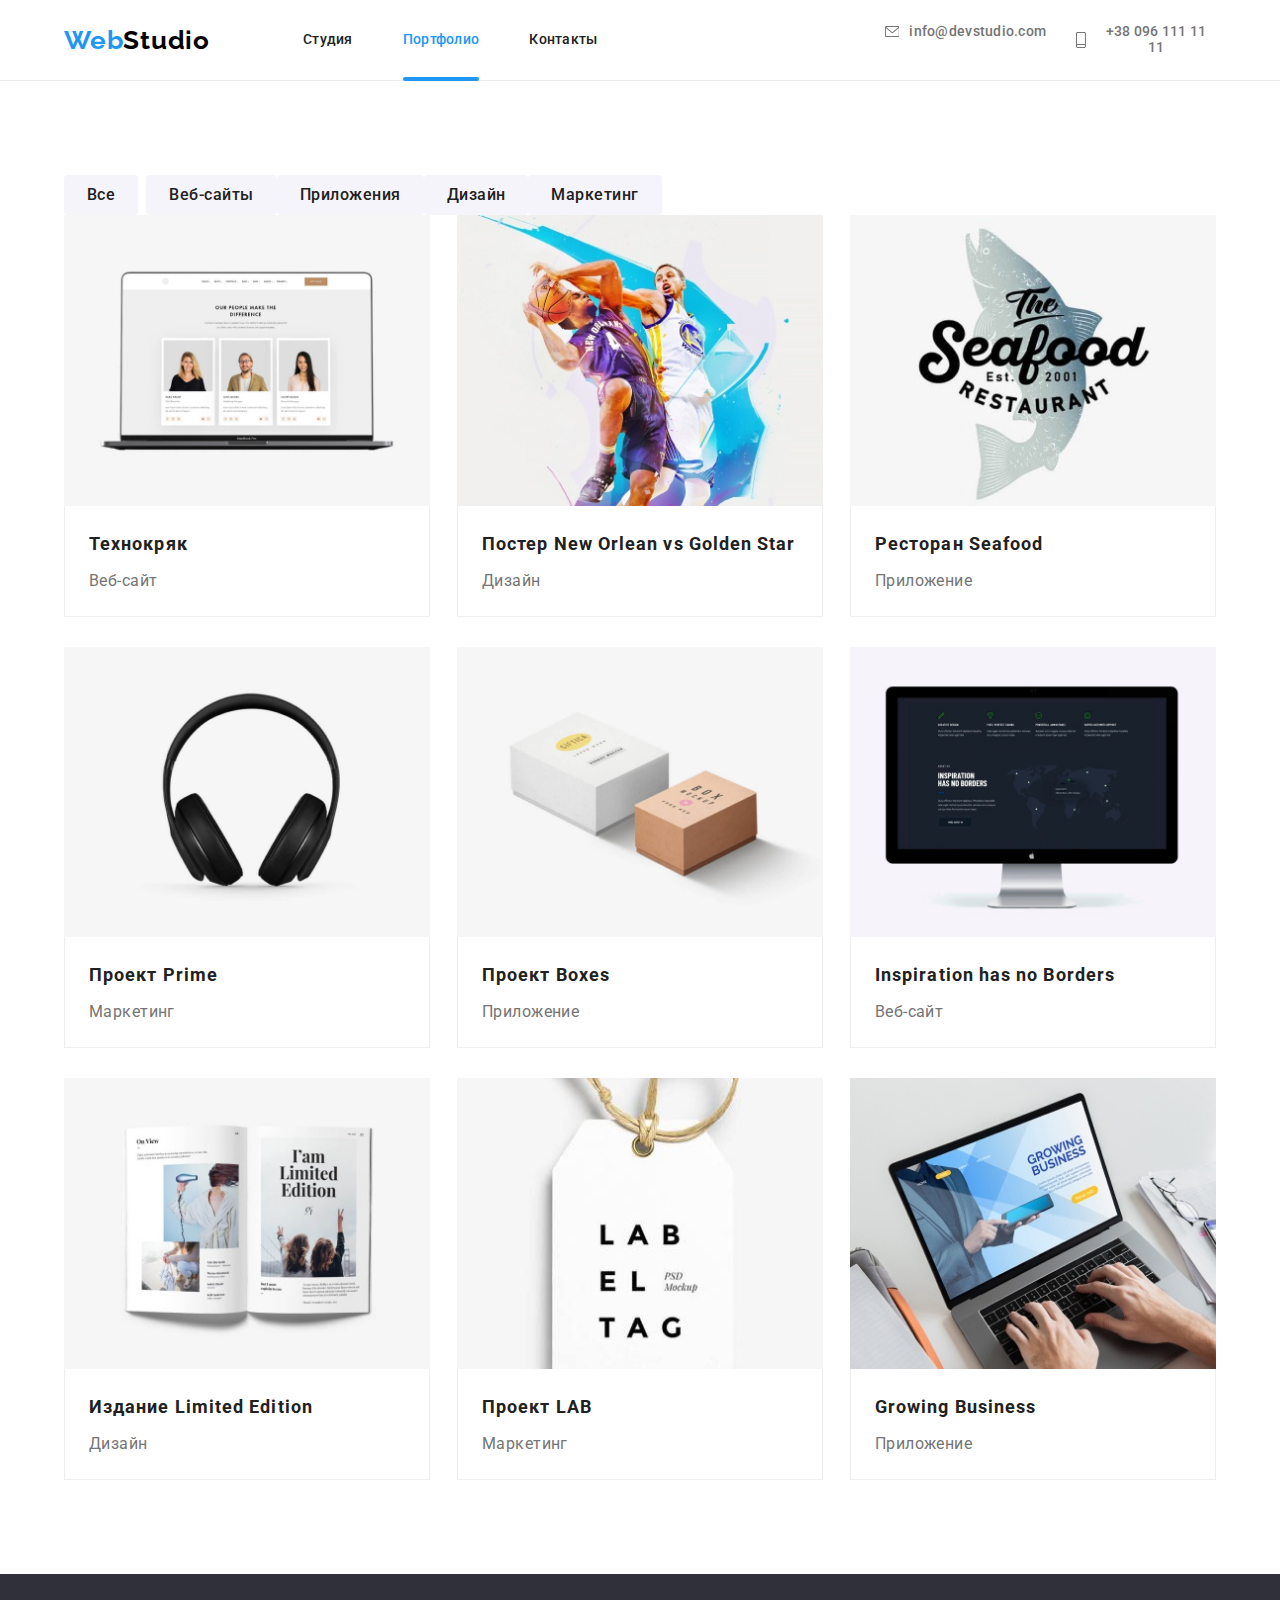
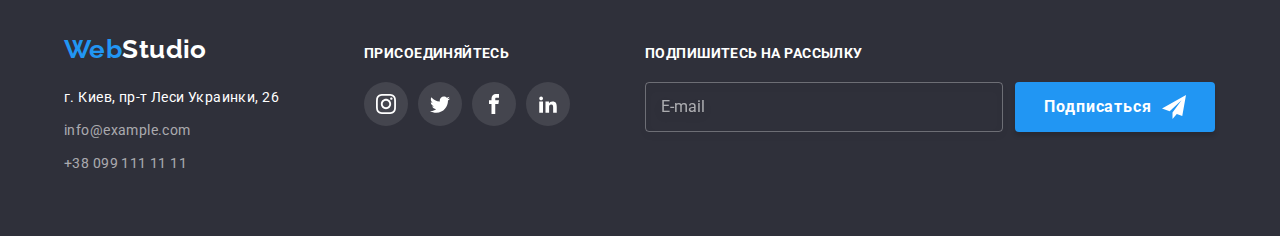
==== commit acbdb35e: "исправление опечаток" ====
--- a/portfolio.html
+++ b/portfolio.html
@@ -598,7 +598,7 @@
               <li class="network-list__item">
                 <a
                   href=""
-                  class="link network-list__link network-list__link--darkv"
+                  class="link network-list__link network-list__link--dark"
                   aria-label="Twitter"
                 >
                   <svg class="network-list__icon">
--- a/css/portfolio.min.css
+++ b/css/portfolio.min.css
@@ -0,0 +1,7 @@
+/*! modern-normalize v1.0.0 | MIT License | https://github.com/sindresorhus/modern-normalize */*,*::before,*::after{box-sizing:border-box}:root{-moz-tab-size:4;tab-size:4}html{line-height:1.15;-webkit-text-size-adjust:100%}body{margin:0}body{font-family:system-ui,-apple-system,"Segoe UI",Roboto,Helvetica,Arial,sans-serif,"Apple Color Emoji","Segoe UI Emoji"}hr{height:0;color:inherit}abbr[title]{text-decoration:underline dotted}b,strong{font-weight:bolder}code,kbd,samp,pre{font-family:ui-monospace,
+ SFMono-Regular,
+ Consolas,
+ 'Liberation Mono',
+ Menlo,
+ monospace;font-size:1em}small{font-size:80%}sub,sup{font-size:75%;line-height:0;position:relative;vertical-align:baseline}sub{bottom:-0.25em}sup{top:-0.5em}table{text-indent:0;border-color:inherit}button,input,optgroup,select,textarea{font-family:inherit;font-size:100%;line-height:1.15;margin:0}button,select{text-transform:none}button,[type='button'],[type='reset'],[type='submit']{-webkit-appearance:button}::-moz-focus-inner{border-style:none;padding:0}:-moz-focusring{outline:1px dotted ButtonText}:-moz-ui-invalid{box-shadow:none}legend{padding:0}progress{vertical-align:baseline}::-webkit-inner-spin-button,::-webkit-outer-spin-button{height:auto}[type='search']{-webkit-appearance:textfield;outline-offset:-2px}::-webkit-search-decoration{-webkit-appearance:none}::-webkit-file-upload-button{-webkit-appearance:button;font:inherit}summary{display:list-item}body{background-color:#fff;color:#212121;font-family:"Roboto",sans-serif;font-size:14px;line-height:1.71;font-weight:400;letter-spacing:0.03em}img,svg{display:block;max-width:100%;height:auto}.link{text-decoration:none}.list{padding:0;margin:0;list-style:none}.visually-hidden{position:absolute;width:1px;height:1px;margin:-1px;border:0;padding:0;clip:rect(0 0 0 0);overflow:hidden}.container{width:100%;padding:0px 15px;margin:0px auto}@media (min-width: 480px){.container{width:462px}}@media (min-width: 768px){.container{width:750px}}@media (min-width: 1200px){.container{width:1182px}}.logo{font-family:"Raleway",sans-serif;font-size:24px;line-height:1.17;font-weight:700}@media (min-width: 1200px){.logo{font-size:26px;line-height:1.19;font-weight:700}}.logo--black{color:#000000;letter-spacing:0.03em}.logo--accent{color:#2196f3}.logo--white{color:#fff}.header{position:relative;font-size:18px;line-height:1.17;font-weight:500;letter-spacing:0.02em;border-bottom:1px solid #ececec}@media (min-width: 768px){.header{font-size:inherit;line-height:1.14;font-weight:500}}@media screen and (max-width: 767px){.header{padding:10px 0}}.flex--header{display:flex;justify-content:space-between;align-items:center}@media (max-width: 767px){.header-nav{margin-bottom:60px}}@media (min-width: 768px){.header-nav{display:flex;justify-content:flex-start;align-items:center}}@media (min-width: 768px) and (max-width: 1199px){.header-nav{margin-left:70px;margin-right:67px}}@media (min-width: 1200px){.header-nav{margin-left:93px;margin-right:287px}}@media (max-width: 767px){.header-nav__item:not(:last-child){margin-bottom:40px}}@media (min-width: 768px){.header-nav__item:not(:last-child){margin-right:50px}}.header-nav__link{position:relative;display:inline-block;padding:8px 0;color:inherit;transition:color 250ms cubic-bezier(0.4, 0, 0.2, 1)}.header-nav__link:hover,.header-nav__link:focus{color:#2196f3}@media (min-width: 768px){.header-nav__link{padding:32px 0}}.header-nav__link--accent{color:#2196f3}.header-nav__link--accent::after{position:absolute;bottom:-1px;left:0;content:"";width:100%;height:4px;background-color:#2196f3;border-radius:2px}@media screen and (min-width: 768px) and (max-width: 1199px){.header-contacts{font-size:12px;line-height:1.17;font-weight:500;text-align:left}}@media (min-width: 1200px){.header-contacts{display:flex;justify-content:flex-start;align-items:stretch}}@media (max-width: 767px){.header-contacts__item:not(:last-child){margin-bottom:16px}}@media (min-width: 1200px){.header-contacts__item:not(:last-child){margin-right:30px}}.header-contacts__link{display:inline-flex;align-items:center;padding-top:5px;padding-bottom:5px;color:#757575;transition:color 250ms cubic-bezier(0.4, 0, 0.2, 1),fill 250ms cubic-bezier(0.4, 0, 0.2, 1)}.header-contacts__link:hover,.header-contacts__link:focus{color:#2196f3;fill:#2196f3}.header-contacts__icon{margin-right:10px;fill:currentColor}.button-menu{display:inline-flex;padding:0;border:none;background-color:transparent;cursor:pointer;fill:#000000;transition:fill 250ms cubic-bezier(0.4, 0, 0.2, 1)}.button-menu:hover,.button-menu:focus{fill:#2196f3}@media (min-width: 768px){.button-menu{display:none}}.icon-cross{display:none}.button-menu.is-open .icon-cross{display:block}.button-menu.is-open .icon-burger{display:none}.menu-container{background-color:#fff;text-align:center}@media (max-width: 767px){.menu-container{display:none;position:absolute;z-index:2;top:100%;left:0;width:100%;padding:60px 0}.menu-container.is-open{display:block}}@media (min-width: 768px){.menu-container{display:flex;justify-content:space-between;align-items:center}}.button-primary{display:block;min-width:200px;padding:10px 0;border:none;border-radius:4px;box-shadow:0px 4px 4px rgba(0,0,0,0.15);cursor:pointer;color:#fff;background-color:#2196f3;font-size:16px;line-height:1.87;font-weight:700;text-align:center;letter-spacing:0.06em;transition:background-color 250ms cubic-bezier(0.4, 0, 0.2, 1)}.button-primary:hover,.button-primary:focus{background-color:#188ce8}.button-primary--flex{display:flex;justify-content:center;align-items:center;align-self:flex-end}.button-primary--centered{margin:0 auto}.section{padding-top:60px;padding-bottom:60px}@media (min-width: 1200px){.section{padding-top:94px;padding-bottom:94px}}.section__title{margin-top:0;margin-bottom:30px;text-align:center;font-size:28px;line-height:1.18;font-weight:700}@media (min-width: 1200px){.section__title{margin-bottom:50px;font-size:36px;line-height:1.17;font-weight:700}}.section--gray{background-color:#f5f4fa;text-align:center}.network-list{display:flex;justify-content:center;align-items:center}.network-list__item:not(:last-child){margin-right:10px}.network-list__link{display:flex;justify-content:center;align-items:center;width:44px;height:44px;border-radius:50%;fill:#afb1b8;transition:background-color 250ms cubic-bezier(0.4, 0, 0.2, 1),fill 250ms cubic-bezier(0.4, 0, 0.2, 1)}.network-list__link:hover,.network-list__link:focus{background-color:#2196f3;fill:#fff}.network-list__icon{width:20px;height:20px}.network-list__link--dark{background-color:rgba(255,255,255,0.1);fill:#fff}.portfolio-nav{display:flex;flex-wrap:wrap;padding-bottom:40px}@media (min-width: 768px){.portfolio-nav{display:flex;justify-content:center;align-items:stretch;padding-bottom:30px}}@media (min-width: 1200px){.portfolio-nav{padding-bottom:50px}}.portfolio-nav__item:not(:last-child){margin-right:8px}@media screen and (max-width: 767px){.portfolio-nav__item:nth-last-child(n+3){margin-bottom:15px}}.portfolio-nav__button{display:inline-block;padding:6px 22px;border:1px solid transparent;border-radius:4px;cursor:pointer;color:#212121;background-color:#f5f4fa;font-size:16px;line-height:1.62;font-weight:500;letter-spacing:0.03em;transition-property:color, background-color, box-shadow;transition-duration:250ms;transition-timing-function:cubic-bezier(0.4, 0, 0.2, 1)}.portfolio-nav__button:hover,.portfolio-nav__button:focus{box-shadow:0px 3px 1px rgba(0,0,0,0.1),0px 1px 2px rgba(0,0,0,0.08),0px 2px 2px rgba(0,0,0,0.12);color:#fff;background-color:#2196f3}.portfolio-list{display:flex;flex-wrap:wrap}@media (min-width: 1200px){.portfolio-list{display:flex;flex-wrap:wrap}}@media screen and (max-width: 1199px){.portfolio-list__item:not(:last-child){margin-bottom:30px}}@media screen and (min-width: 768px) and (max-width: 1199px){.portfolio-list__item{flex-basis:calc((100% - 1 * 30px) / 2)}.portfolio-list__item:nth-child(odd){margin-right:30px}}@media (min-width: 1200px){.portfolio-list__item{flex-basis:calc((100% - 2 * 27px) / 3)}.portfolio-list__item:not(:nth-child(3n)){margin-right:27px}.portfolio-list__item:nth-last-child(n+4){margin-bottom:30px}}.portfolio-list__link{display:block;transition:box-shadow 250ms cubic-bezier(0.4, 0, 0.2, 1)}.portfolio-list__link:hover,.portfolio-list__link:focus{box-shadow:0px 1px 1px rgba(0,0,0,0.12),0px 4px 4px rgba(0,0,0,0.06),1px 4px 6px rgba(0,0,0,0.16)}.portfolio-list__link:hover .portfolio-card__overlay,.portfolio-list__link:focus .portfolio-card__overlay{opacity:1;transform:translateY(0)}.portfolio-card{position:relative;overflow:hidden}.portfolio-card__overlay{position:absolute;top:0;left:0;display:flex;justify-content:center;align-items:center;padding-left:24px;padding-right:24px;width:100%;height:100%;background-color:rgba(33,150,243,0.9);opacity:0;transform:translateY(100%);transition:transform 250ms cubic-bezier(0.4, 0, 0.2, 1)}.portfolio-card__text{margin:0;font-size:18px;line-height:1.56;font-weight:400;color:#fff}@media (max-width: 330px){.portfolio-card__text{font-size:16px}}.portfolio-card__content{padding:20px 24px;border-right:1px solid #eeeeee;border-bottom:1px solid #eeeeee;border-left:1px solid #eeeeee}.portfolio-card__title{margin-top:0;margin-bottom:4px;color:#212121;font-size:18px;line-height:2;font-weight:700;letter-spacing:0.06em}.portfolio-card__type{margin:0;color:#757575;font-size:16px;line-height:1.87;font-weight:400}.footer{padding-top:60px;padding-bottom:60px;background-color:#2f303a}@media screen and (max-width: 1199px){.footer{text-align:center}}@media (min-width: 768px){.flex-tablet{display:flex;justify-content:space-around;align-items:baseline}}@media (min-width: 1200px){.flex-desktop{display:flex;justify-content:flex-start;align-items:baseline}}@media (min-width: 1200px){.footer-address{width:270px;margin-right:30px}}.footer-contacts{margin-top:20px;font-style:normal}@media screen and (max-width: 1199px){.footer-contacts{margin-bottom:60px}}.footer-contacts__text{margin:0;color:#fff}.footer-contacts__link{display:block;margin-top:9px;color:rgba(255,255,255,0.6);transition:color 250ms cubic-bezier(0.4, 0, 0.2, 1)}.footer-contacts__link:hover,.footer-contacts__link:focus{color:#2196f3}@media screen and (max-width: 767px){.footer-networks{margin-bottom:60px}}@media (min-width: 1200px){.footer-networks{margin-right:75px}}.footer-subscribe__label,.footer-networks__text{display:block;font-size:14px;line-height:1.14;font-weight:700;text-transform:uppercase;color:#fff}@media screen and (max-width: 1199px){.footer-subscribe__label,.footer-networks__text{margin-bottom:20px}}.footer-networks__text{margin-bottom:20px}@media (min-width: 1200px){.footer-subscribe{display:flex}}.footer-subscribe__input{display:block;width:100%;height:50px;margin-top:20px;padding:15px;color:#fff;background-color:inherit;border:1px solid rgba(255,255,255,0.3);filter:drop-shadow(0px 4px 4px rgba(0,0,0,0.15));border-radius:4px}.footer-subscribe__input::placeholder{font-size:16px;line-height:1.25;font-weight:400;color:rgba(255,255,255,0.6)}@media (min-width: 480px){.footer-subscribe__input{width:450px}}@media screen and (max-width: 1199px){.footer-subscribe__input{margin-left:auto;margin-right:auto;margin-bottom:12px}}@media (min-width: 1200px){.footer-subscribe__input{width:358px;margin-right:12px}}.footer-subscribe__icon{margin-left:10px;fill:#fff}
+/*# sourceMappingURL=portfolio.min.css.map */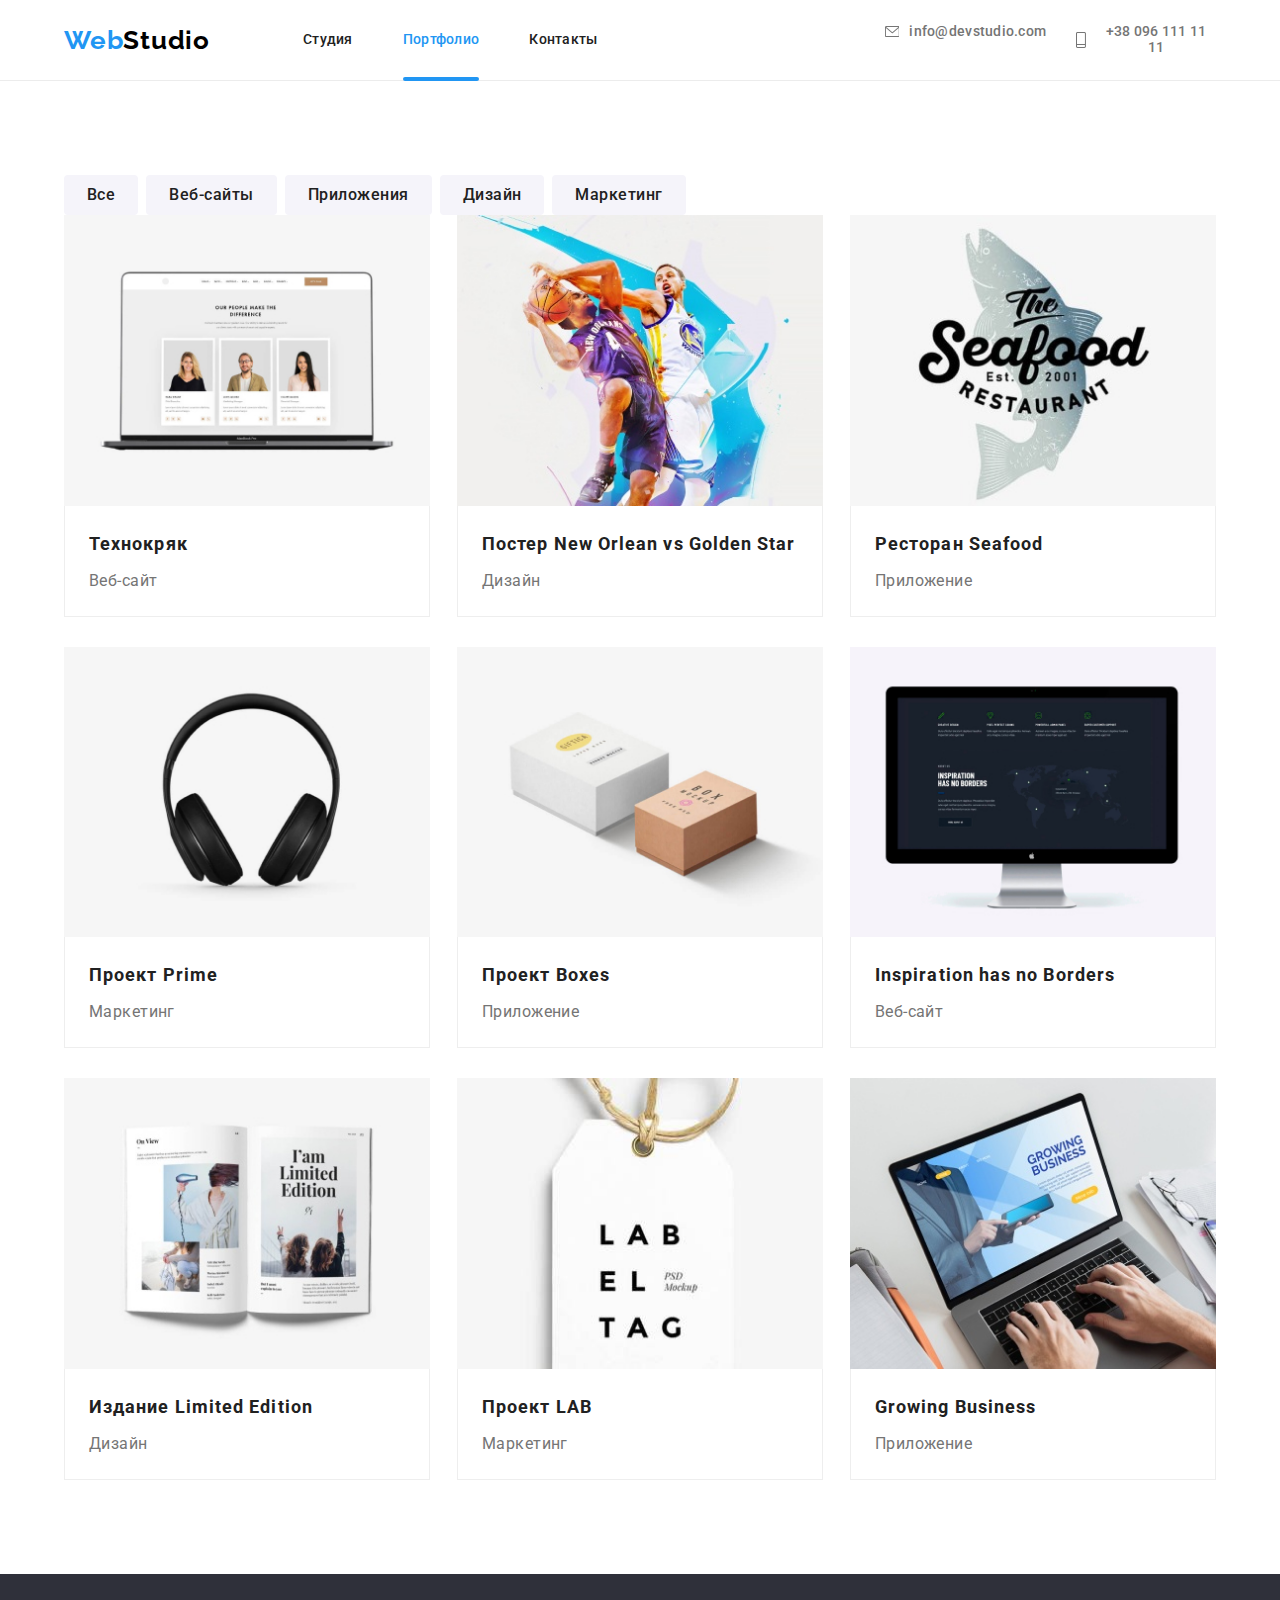
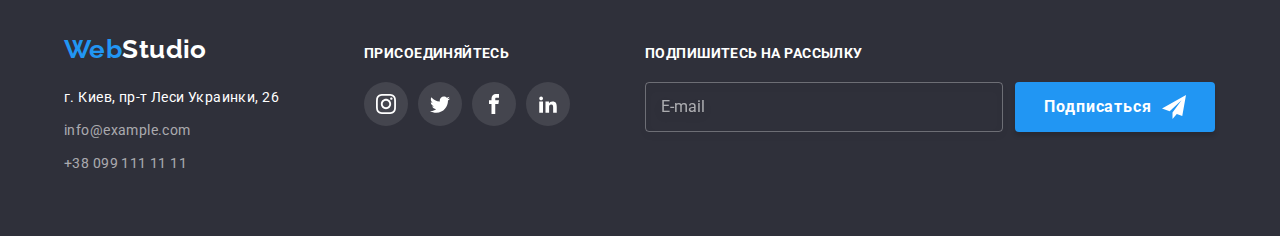
==== commit 85a36bf1: "исправление ошибок, валидация" ====
--- a/portfolio.html
+++ b/portfolio.html
@@ -102,22 +102,22 @@
             <li class="portfolio-nav__item">
               <button type="button" class="portfolio-nav__button">Все</button>
             </li>
-            <li class="item">
+            <li class="portfolio-nav__item">
               <button type="portfolio-nav__item" class="portfolio-nav__button">
                 Веб-сайты
               </button>
             </li>
-            <li class="item">
+            <li class="portfolio-nav__item">
               <button type="portfolio-nav__item" class="portfolio-nav__button">
                 Приложения
               </button>
             </li>
-            <li class="item">
+            <li class="portfolio-nav__item">
               <button type="portfolio-nav__item" class="portfolio-nav__button">
                 Дизайн
               </button>
             </li>
-            <li class="item">
+            <li class="portfolio-nav__item">
               <button type="portfolio-nav__item" class="portfolio-nav__button">
                 Маркетинг
               </button>
@@ -665,6 +665,6 @@
       </div>
     </footer>
 
-    <script src="./js/burger.js"></script>
+    <script src="./js/menu.js"></script>
   </body>
 </html>
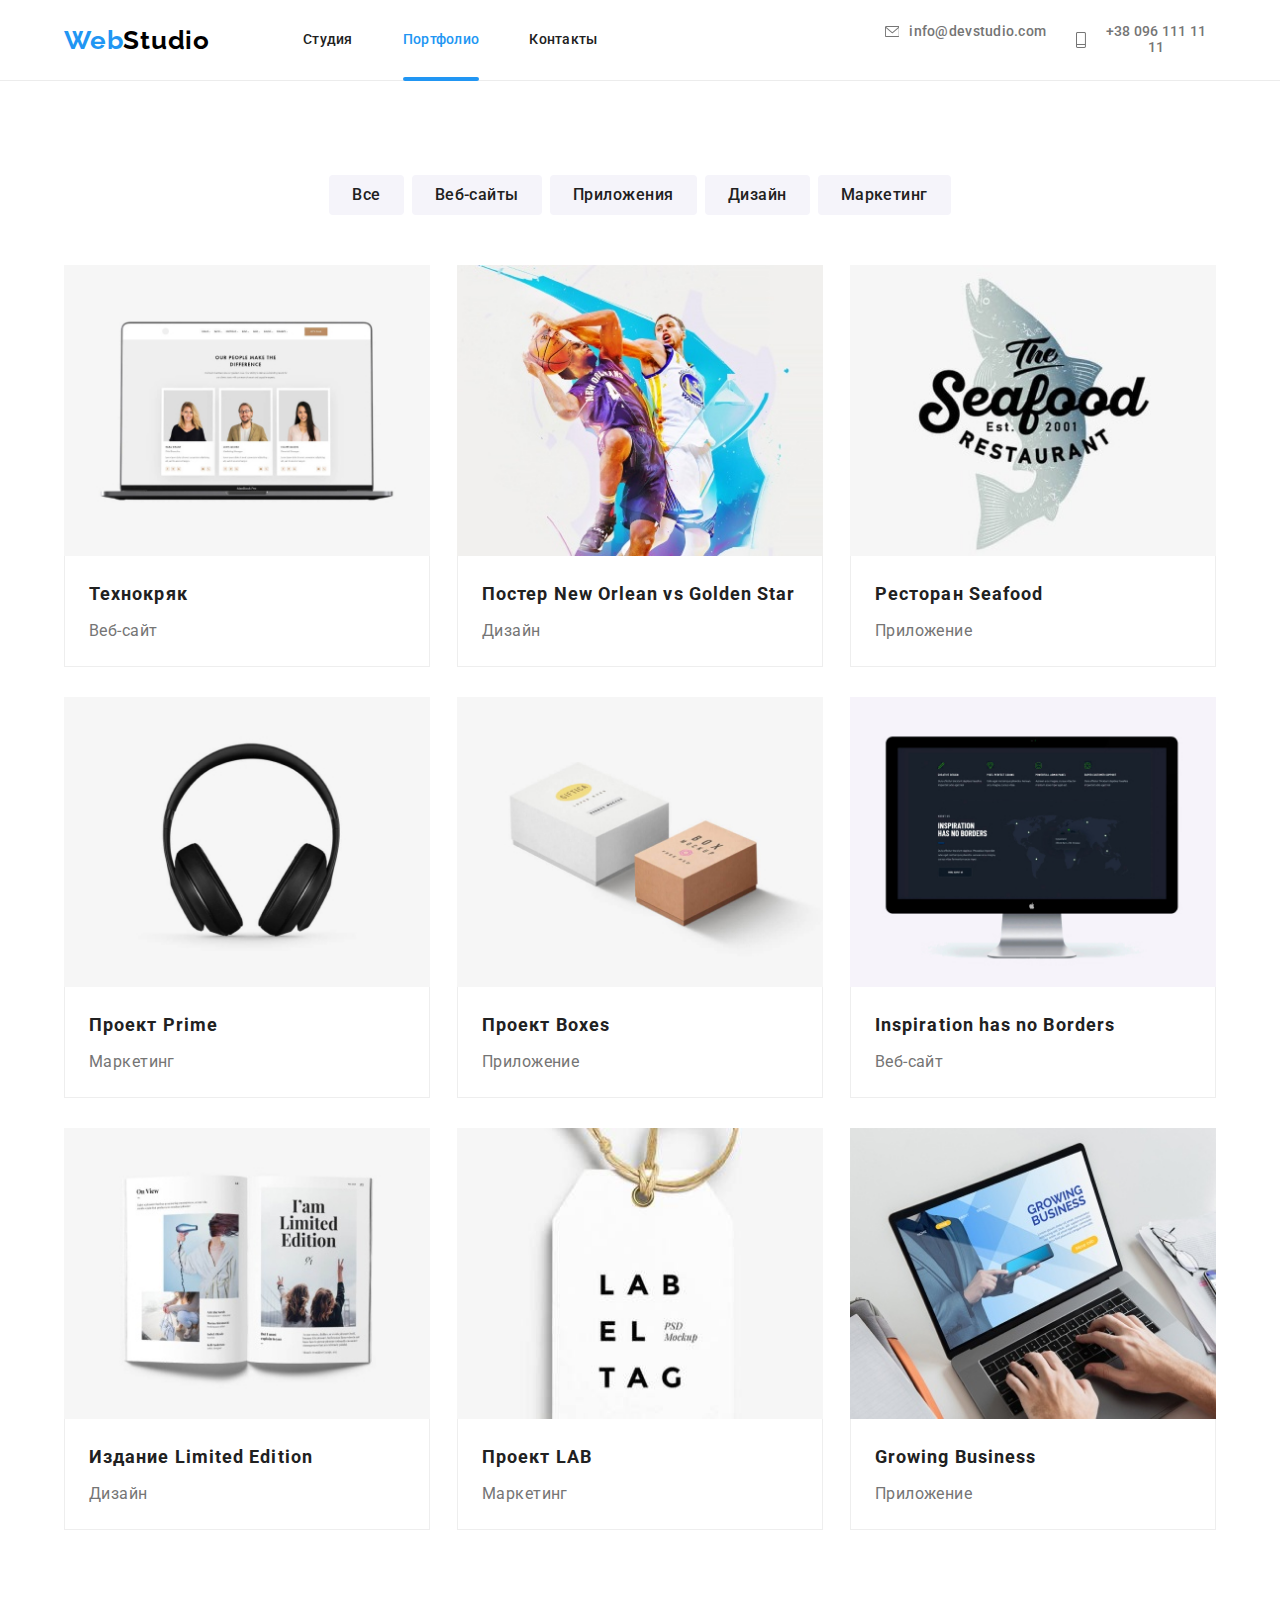
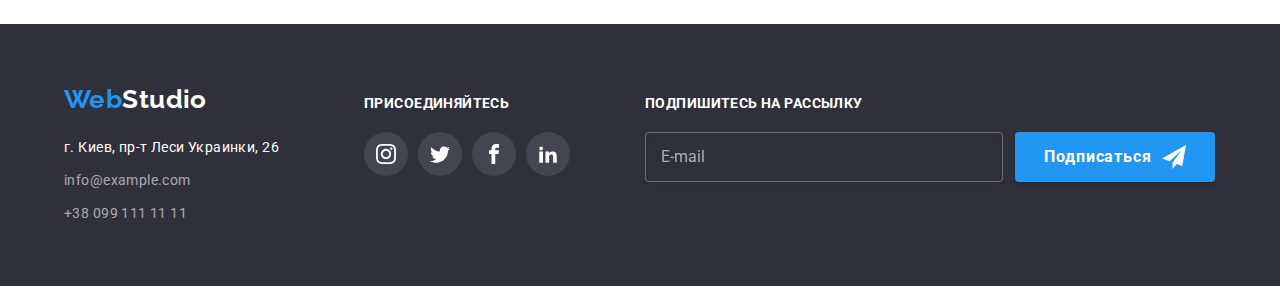
==== commit 14483cd5: "маржин на кнопках" ====
--- a/portfolio.html
+++ b/portfolio.html
@@ -98,7 +98,7 @@
         <div class="container">
           <!-- Кнопки -->
 
-          <ul class="list portfolio-list">
+          <ul class="list portfolio-nav">
             <li class="portfolio-nav__item">
               <button type="button" class="portfolio-nav__button">Все</button>
             </li>
